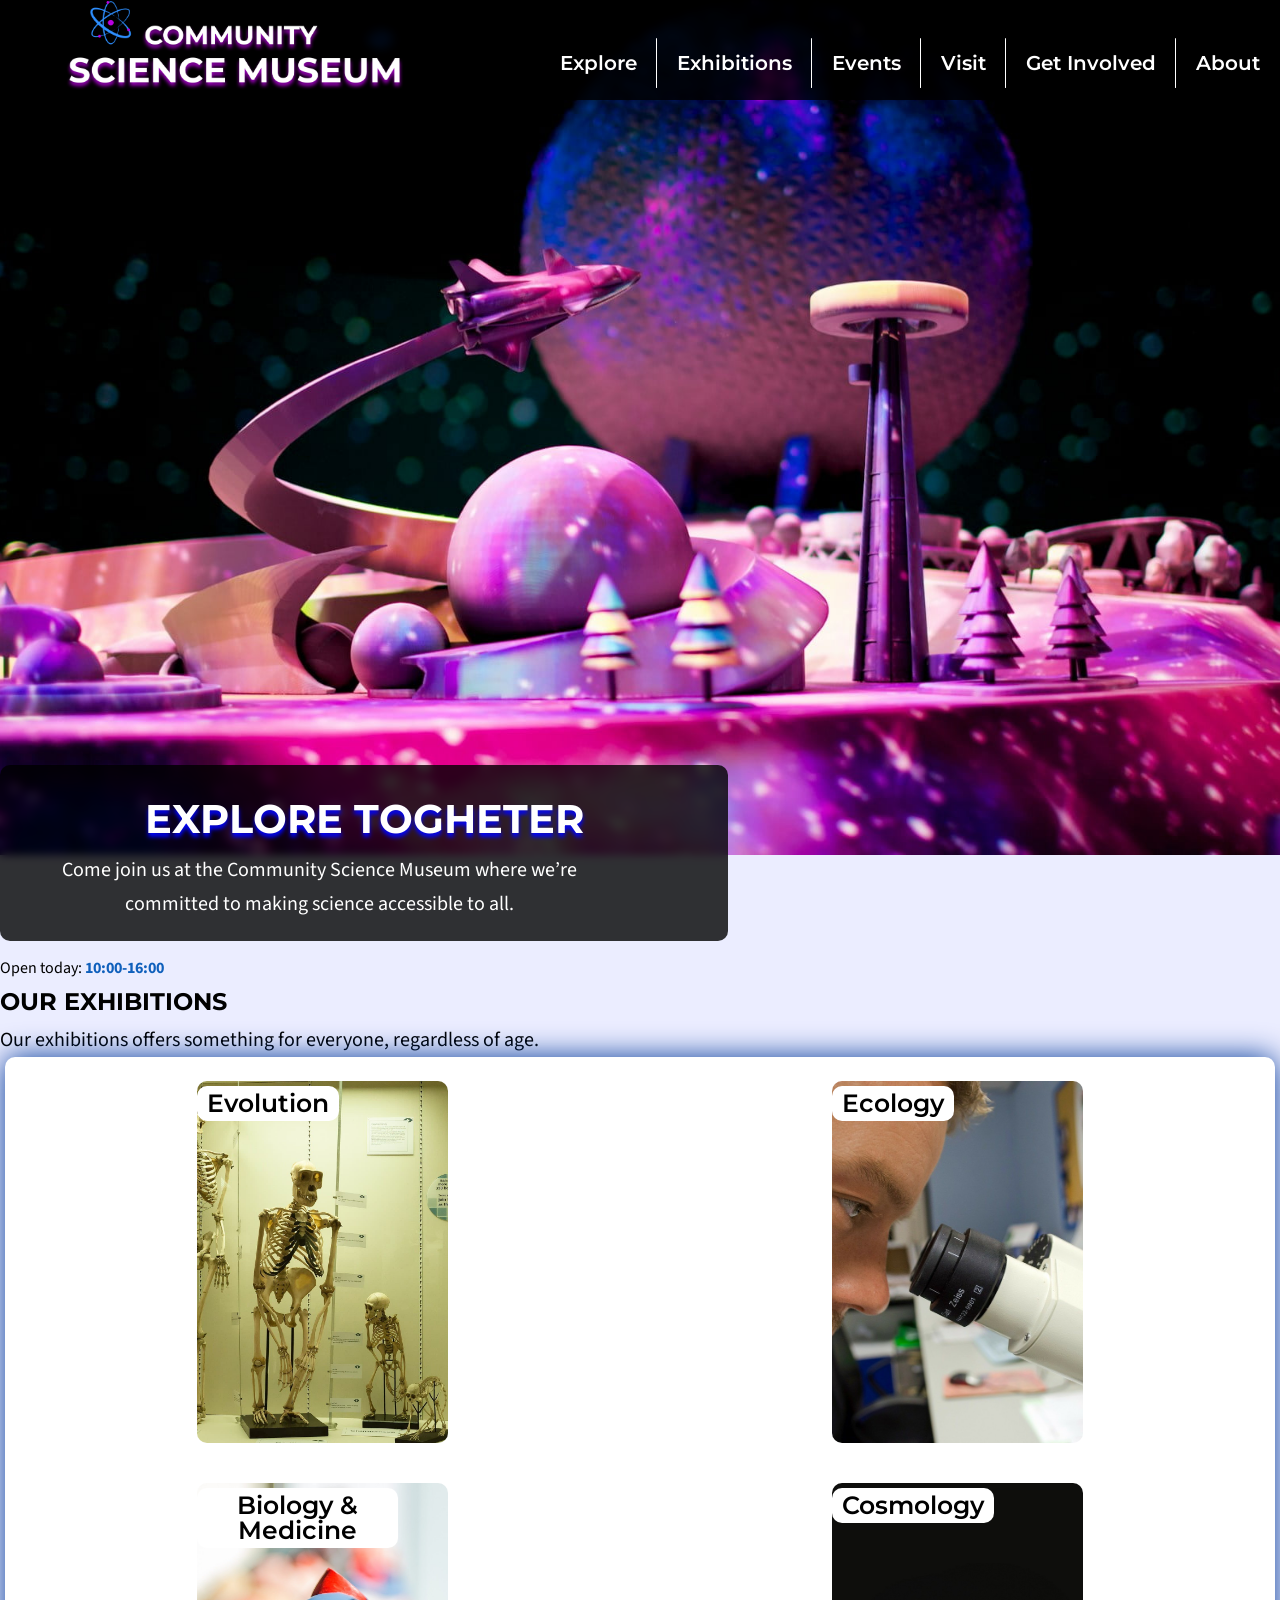
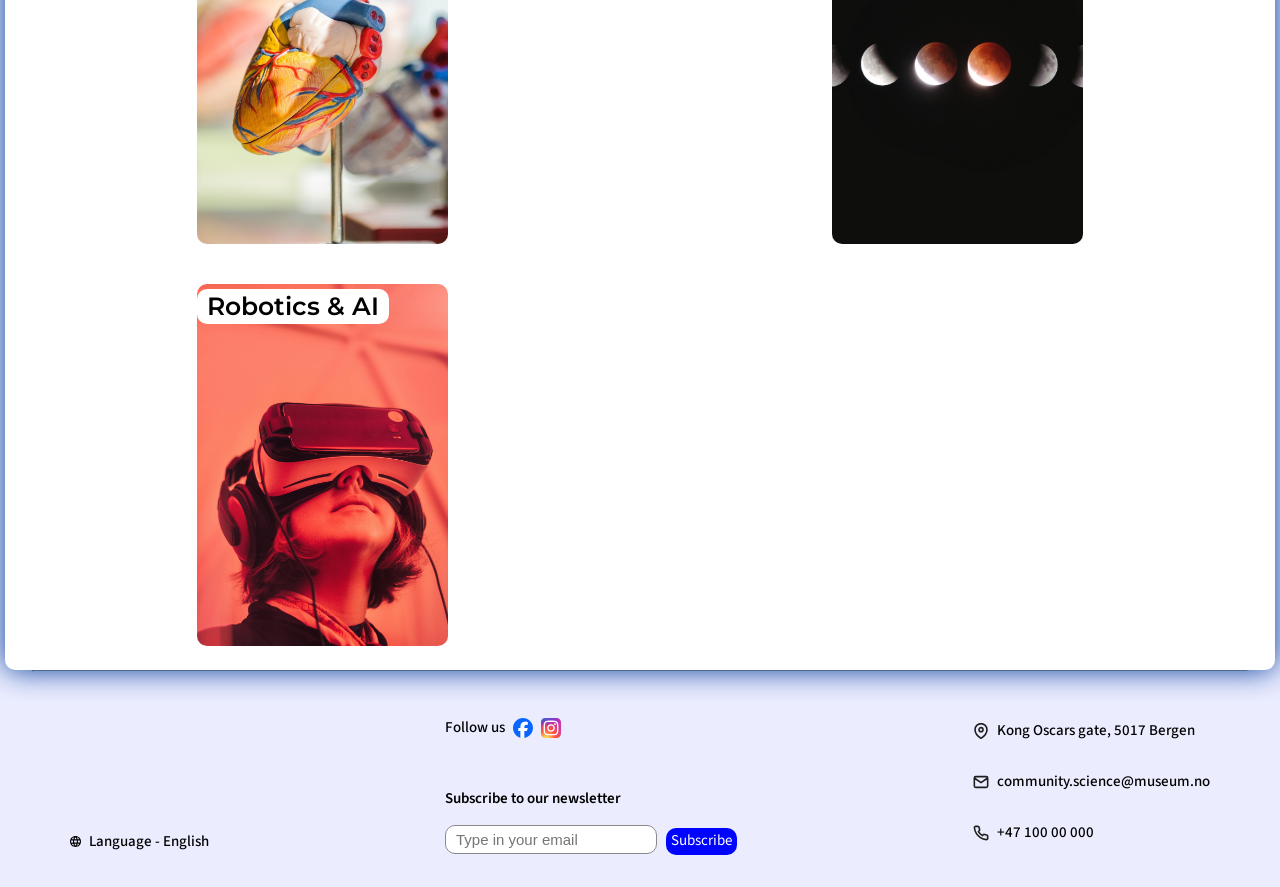
==== index.html @ 6d881743 "new navbar and footer" ====
<!DOCTYPE html>
<html lang="en">
<head>
  <meta name="description" content="">
  <meta charset="UTF-8">
  <meta name="viewport" content="width=device-width, initial-scale=1.0">
  <link rel="preconnect" href="https://fonts.googleapis.com">
  <link rel="preconnect" href="https://fonts.gstatic.com" crossorigin>
  <link href="https://fonts.googleapis.com/css2?family=Montserrat:ital,wght@0,100..900;1,100..900&family=Source+Sans+3:ital,wght@0,200..900;1,200..900&display=swap" rel="stylesheet">
  <link rel="stylesheet" href="styles/global.css">
  <link rel="stylesheet" href="styles/home.css">
  <link rel="icon" href="assets/favicon-32x32.png">
  <title>C.S.M | Home</title>
</head>
<body>
  <!-- Top bar -->
  <header class="header">
    <!-- Logo -->
     <a href="index.html" class="logo"><img class="logo" src="assets/Logo.png" alt="community science museum logo"></a>
    <!-- Navigation Menu -->
    <input type="checkbox" id="hamburger-toggle" class="keyboard-nav" tabindex="0">

      <label for="hamburger-toggle" class="hamburger-menu">
          <svg aria-hidden="true" width="40" height="40" viewBox="0 0 24 24" fill="none" xmlns="http://www.w3.org/2000/svg">
          <path d="M3 12H21M3 6H21M3 18H21" stroke="white" stroke-width="2.5" stroke-linecap="round" stroke-linejoin="round"/>
          </svg>
          <span class="screen-readers-only">Menu</span>
      </label>
      
      <nav aria-label="Navigation menu" class="navigation-menu">
        <ul>
          <li><a href="explore.html" class="nav-links">Explore</a></li>
          <li><a href="exhibitions.html" class="nav-links">Exhibitions</a></li>
          <li><a href="events.html" class="nav-links">Events</a></li>
          <li><a href="visit.html" class="nav-links">Visit</a></li>
          <li><a href="get-involved.html" class="nav-links">Get Involved</a></li>
          <li><a href="about.html" class="nav-links">About</a></li>
        </ul>
      </nav>
  </header>

  <main>
    <div class="background-img">
    <header class="hero">
      <h1>EXPLORE TOGHETER</h1>
      <p>Come join us at the Community Science Museum where we’re committed to making science accessible to all.</p>
    </header>
    </div>

      <span class="opening-hours">Open today: <strong style="color:#0F60BC;">10:00-16:00</strong></span>

    
    <section class="wrapper-home">
      <header>
      <h2>OUR EXHIBITIONS</h2>
      <p>Our exhibitions offers something for everyone, regardless of age.</p>
      </header>

      <div class="container">

      <article class="card">
        <a href="exhibitions.html#evolution">
        <img src="assets/skeleton-414543_1920.jpg" alt="Skeleton evolving over time from monkey to human">
        <h3>Evolution</h3>
        </a>
      </article>

      <article class="card">
        <a href="exhibitions.html#ecology">
        <img src="assets/people-219985_1280.jpg" alt="Boy looking into a microscope">
        <h3>Ecology</h3>
        </a>
      </article>

      <article class="card">
        <a href="exhibitions.html#biology-medicine">
        <img src="assets/heart-2607178_1920.jpg" alt="A model of a heart">
        <h3>Biology &amp; Medicine</h3>
        </a>
      </article>

      <article class="card">
        <a href="exhibitions.html#cosmology">
        <img src="assets/celso-405219.jpg" alt="The stages of a blood moon">
        <h3>Cosmology</h3>
        </a>
      </article>
      
      <article class="card">
        <a href="exhibitions.html#robotics-ai">
        <img src="assets/samuel-zeller-158996.jpg" alt="Girl in a red lighting room wearing virtual reality glasses ">
        <h3>Robotics &amp; AI</h3>
        </a>
      </article>

      </div>
    </section>

    <article></article>
    <article></article>
    <article></article>
    <article></article>
    <article></article>
  </main>
<hr>
  <footer class="footer-section">
    <div class="language">
      <a href="placeholder.html" aria-label="Choose Language">
        <svg aria-hidden="true" width="11" height="11" viewBox="0 0 11 11" fill="none" xmlns="http://www.w3.org/2000/svg">
        <path d="M5.5 11C4.74833 11 4.03792 10.8556 3.36875 10.5669C2.69958 10.2781 2.11521 9.88396 1.61563 9.38438C1.11604 8.88479 0.721875 8.30042 0.433125 7.63125C0.144375 6.96208 0 6.25167 0 5.5C0 4.73917 0.144375 4.02646 0.433125 3.36188C0.721875 2.69729 1.11604 2.11521 1.61563 1.61563C2.11521 1.11604 2.69958 0.721875 3.36875 0.433125C4.03792 0.144375 4.74833 0 5.5 0C6.26083 0 6.97354 0.144375 7.63812 0.433125C8.30271 0.721875 8.88479 1.11604 9.38438 1.61563C9.88396 2.11521 10.2781 2.69729 10.5669 3.36188C10.8556 4.02646 11 4.73917 11 5.5C11 6.25167 10.8556 6.96208 10.5669 7.63125C10.2781 8.30042 9.88396 8.88479 9.38438 9.38438C8.88479 9.88396 8.30271 10.2781 7.63812 10.5669C6.97354 10.8556 6.26083 11 5.5 11ZM5.5 9.8725C5.73833 9.5425 5.94458 9.19875 6.11875 8.84125C6.29292 8.48375 6.435 8.10333 6.545 7.7H4.455C4.565 8.10333 4.70708 8.48375 4.88125 8.84125C5.05542 9.19875 5.26167 9.5425 5.5 9.8725ZM4.07 9.6525C3.905 9.35 3.76063 9.03604 3.63688 8.71063C3.51313 8.38521 3.41 8.04833 3.3275 7.7H1.705C1.97083 8.15833 2.30312 8.55708 2.70187 8.89625C3.10063 9.23542 3.55667 9.4875 4.07 9.6525ZM6.93 9.6525C7.44333 9.4875 7.89938 9.23542 8.29813 8.89625C8.69688 8.55708 9.02917 8.15833 9.295 7.7H7.6725C7.59 8.04833 7.48688 8.38521 7.36312 8.71063C7.23938 9.03604 7.095 9.35 6.93 9.6525ZM1.2375 6.6H3.1075C3.08 6.41667 3.05938 6.23563 3.04562 6.05688C3.03187 5.87813 3.025 5.6925 3.025 5.5C3.025 5.3075 3.03187 5.12188 3.04562 4.94313C3.05938 4.76438 3.08 4.58333 3.1075 4.4H1.2375C1.19167 4.58333 1.15729 4.76438 1.13437 4.94313C1.11146 5.12188 1.1 5.3075 1.1 5.5C1.1 5.6925 1.11146 5.87813 1.13437 6.05688C1.15729 6.23563 1.19167 6.41667 1.2375 6.6ZM4.2075 6.6H6.7925C6.82 6.41667 6.84063 6.23563 6.85438 6.05688C6.86813 5.87813 6.875 5.6925 6.875 5.5C6.875 5.3075 6.86813 5.12188 6.85438 4.94313C6.84063 4.76438 6.82 4.58333 6.7925 4.4H4.2075C4.18 4.58333 4.15938 4.76438 4.14563 4.94313C4.13188 5.12188 4.125 5.3075 4.125 5.5C4.125 5.6925 4.13188 5.87813 4.14563 6.05688C4.15938 6.23563 4.18 6.41667 4.2075 6.6ZM7.8925 6.6H9.7625C9.80833 6.41667 9.84271 6.23563 9.86563 6.05688C9.88854 5.87813 9.9 5.6925 9.9 5.5C9.9 5.3075 9.88854 5.12188 9.86563 4.94313C9.84271 4.76438 9.80833 4.58333 9.7625 4.4H7.8925C7.92 4.58333 7.94063 4.76438 7.95438 4.94313C7.96813 5.12188 7.975 5.3075 7.975 5.5C7.975 5.6925 7.96813 5.87813 7.95438 6.05688C7.94063 6.23563 7.92 6.41667 7.8925 6.6ZM7.6725 3.3H9.295C9.02917 2.84167 8.69688 2.44292 8.29813 2.10375C7.89938 1.76458 7.44333 1.5125 6.93 1.3475C7.095 1.65 7.23938 1.96396 7.36312 2.28938C7.48688 2.61479 7.59 2.95167 7.6725 3.3ZM4.455 3.3H6.545C6.435 2.89667 6.29292 2.51625 6.11875 2.15875C5.94458 1.80125 5.73833 1.4575 5.5 1.1275C5.26167 1.4575 5.05542 1.80125 4.88125 2.15875C4.70708 2.51625 4.565 2.89667 4.455 3.3ZM1.705 3.3H3.3275C3.41 2.95167 3.51313 2.61479 3.63688 2.28938C3.76063 1.96396 3.905 1.65 4.07 1.3475C3.55667 1.5125 3.10063 1.76458 2.70187 2.10375C2.30312 2.44292 1.97083 2.84167 1.705 3.3Z" fill="black"/>
        </svg>
         Language - English
      </a>
    </div>


    <div class="social">
      <div class="social-media">
        Follow us 
        <a href="">
          <svg width="20" height="20" viewBox="0 0 20 20" fill="none" xmlns="http://www.w3.org/2000/svg">
          <g clip-path="url(#clip0_159_3190)">
          <path d="M20 10C20 4.4772 15.5228 0 10 0C4.4772 0 0 4.4772 0 10C0 14.6896 3.2288 18.6248 7.5844 19.7056V13.056H5.5224V10H7.5844V8.6832C7.5844 5.2796 9.1248 3.702 12.4664 3.702C13.1 3.702 14.1932 3.8264 14.6404 3.9504V6.7204C14.4044 6.6956 13.9944 6.6832 13.4852 6.6832C11.8456 6.6832 11.212 7.3044 11.212 8.9192V10H14.4784L13.9172 13.056H11.212V19.9268C16.1636 19.3288 20.0004 15.1128 20.0004 10H20Z" fill="#0866FF"/>
          <path d="M13.9173 13.0559L14.4785 9.9999H11.2121V8.9191C11.2121 7.3043 11.8457 6.6831 13.4853 6.6831C13.9945 6.6831 14.4045 6.6955 14.6405 6.7203V3.9503C14.1933 3.8259 13.1001 3.7019 12.4665 3.7019C9.12486 3.7019 7.58446 5.2795 7.58446 8.6831V9.9999H5.52246V13.0559H7.58446V19.7055C8.35806 19.8975 9.16726 19.9999 10.0001 19.9999C10.4101 19.9999 10.8145 19.9747 11.2117 19.9267V13.0559H13.9169H13.9173Z" fill="white"/>
          </g>
          <defs>
          <clipPath id="clip0_159_3190">
          <rect width="20" height="20" fill="white"/>
          </clipPath>
          </defs>
          </svg>
        </a>

        <a href="">
          <svg width="20" height="20" viewBox="0 0 20 20" fill="none" xmlns="http://www.w3.org/2000/svg">
          <path d="M10.0033 0C5.82836 0 4.60736 0.00430806 4.37002 0.024002C3.51325 0.0952388 2.98012 0.230173 2.39931 0.519429C1.9517 0.741755 1.59869 0.999469 1.25029 1.36073C0.615799 2.01956 0.231256 2.83009 0.0920511 3.79355C0.0243715 4.26128 0.00468288 4.35668 0.000683632 6.7458C-0.00085454 7.54218 0.000683632 8.59027 0.000683632 9.99608C0.000683632 14.1687 0.00529815 15.3888 0.0252944 15.6258C0.0945122 16.4597 0.225257 16.9844 0.502128 17.5583C1.03126 18.6568 2.04184 19.4815 3.23238 19.7892C3.64461 19.8954 4.09991 19.9538 4.68442 19.9815C4.93206 19.9923 7.4562 20 9.98188 20C12.5076 20 15.0332 19.9969 15.2747 19.9846C15.9515 19.9528 16.3445 19.9 16.7791 19.7877C17.3694 19.6362 17.9195 19.3577 18.3911 18.9716C18.8627 18.5855 19.2443 18.101 19.5093 17.5521C19.7808 16.9921 19.9185 16.4474 19.9808 15.657C19.9943 15.4847 20 12.7372 20 9.99346C20 7.24923 19.9938 4.50684 19.9803 4.33452C19.9172 3.53138 19.7796 2.99133 19.4993 2.42051C19.2694 1.95324 19.014 1.60429 18.6433 1.24749C17.9819 0.615437 17.1728 0.230789 16.2086 0.0917001C15.7414 0.0241559 15.6484 0.0041542 13.258 0H10.0033Z" fill="url(#paint0_radial_159_3193)"/>
          <path d="M10.0033 0C5.82836 0 4.60736 0.00430806 4.37002 0.024002C3.51325 0.0952388 2.98012 0.230173 2.39931 0.519429C1.9517 0.741755 1.59869 0.999469 1.25029 1.36073C0.615799 2.01956 0.231256 2.83009 0.0920511 3.79355C0.0243715 4.26128 0.00468288 4.35668 0.000683632 6.7458C-0.00085454 7.54218 0.000683632 8.59027 0.000683632 9.99608C0.000683632 14.1687 0.00529815 15.3888 0.0252944 15.6258C0.0945122 16.4597 0.225257 16.9844 0.502128 17.5583C1.03126 18.6568 2.04184 19.4815 3.23238 19.7892C3.64461 19.8954 4.09991 19.9538 4.68442 19.9815C4.93206 19.9923 7.4562 20 9.98188 20C12.5076 20 15.0332 19.9969 15.2747 19.9846C15.9515 19.9528 16.3445 19.9 16.7791 19.7877C17.3694 19.6362 17.9195 19.3577 18.3911 18.9716C18.8627 18.5855 19.2443 18.101 19.5093 17.5521C19.7808 16.9921 19.9185 16.4474 19.9808 15.657C19.9943 15.4847 20 12.7372 20 9.99346C20 7.24923 19.9938 4.50684 19.9803 4.33452C19.9172 3.53138 19.7796 2.99133 19.4993 2.42051C19.2694 1.95324 19.014 1.60429 18.6433 1.24749C17.9819 0.615437 17.1728 0.230789 16.2086 0.0917001C15.7414 0.0241559 15.6484 0.0041542 13.258 0H10.0033Z" fill="url(#paint1_radial_159_3193)"/>
          <path d="M9.99892 2.61523C7.99376 2.61523 7.74212 2.624 6.95457 2.65985C6.16857 2.69586 5.63205 2.82033 5.1626 3.00296C4.677 3.19159 4.26508 3.44392 3.85469 3.85457C3.444 4.26507 3.19174 4.6771 3.00255 5.16268C2.8195 5.63241 2.69491 6.16923 2.65953 6.95514C2.62446 7.7429 2.61523 7.99477 2.61523 10.0005C2.61523 12.0062 2.62416 12.2571 2.65984 13.0449C2.69599 13.8311 2.82043 14.3678 3.00285 14.8373C3.19159 15.3231 3.44385 15.7351 3.85439 16.1456C4.26462 16.5564 4.67654 16.8094 5.16183 16.998C5.63159 17.1806 6.16826 17.3051 6.95411 17.3411C7.74165 17.3769 7.99315 17.3857 9.99815 17.3857C12.0035 17.3857 12.2543 17.3769 13.0419 17.3411C13.8279 17.3051 14.365 17.1806 14.8348 16.998C15.3202 16.8094 15.7315 16.5564 16.1418 16.1456C16.5525 15.7351 16.8047 15.3231 16.9939 14.8375C17.1754 14.3678 17.3 13.831 17.3369 13.045C17.3723 12.2573 17.3815 12.0062 17.3815 10.0005C17.3815 7.99477 17.3723 7.74305 17.3369 6.95529C17.3 6.16907 17.1754 5.63241 16.9939 5.16283C16.8047 4.6771 16.5525 4.26507 16.1418 3.85457C15.7311 3.44377 15.3204 3.19144 14.8343 3.00296C14.3636 2.82033 13.8268 2.69586 13.0408 2.65985C12.2533 2.624 12.0025 2.61523 9.99677 2.61523H9.99892ZM9.33659 3.94612C9.53316 3.94581 9.75251 3.94612 9.99892 3.94612C11.9702 3.94612 12.2039 3.95319 12.9824 3.98858C13.7022 4.02151 14.0929 4.14182 14.3532 4.24291C14.6977 4.37677 14.9434 4.53678 15.2016 4.79526C15.4601 5.05375 15.62 5.29992 15.7541 5.64457C15.8552 5.90459 15.9756 6.29539 16.0084 7.01545C16.0438 7.79398 16.0515 8.02785 16.0515 9.99878C16.0515 11.9697 16.0438 12.2036 16.0084 12.9821C15.9755 13.7022 15.8552 14.093 15.7541 14.353C15.6203 14.6976 15.4601 14.943 15.2016 15.2014C14.9432 15.4599 14.6979 15.6199 14.3532 15.7537C14.0932 15.8553 13.7022 15.9753 12.9824 16.0082C12.204 16.0436 11.9702 16.0513 9.99892 16.0513C8.02745 16.0513 7.7938 16.0436 7.01548 16.0082C6.29562 15.975 5.90492 15.8547 5.64451 15.7536C5.29996 15.6197 5.05385 15.4597 4.79544 15.2012C4.53703 14.9427 4.37706 14.6972 4.24293 14.3524C4.14187 14.0924 4.02143 13.7016 3.98867 12.9815C3.95329 12.203 3.94621 11.9691 3.94621 9.99693C3.94621 8.02477 3.95329 7.79213 3.98867 7.01361C4.02159 6.29355 4.14187 5.90274 4.24293 5.64241C4.37675 5.29777 4.53703 5.05159 4.79544 4.79311C5.05385 4.53463 5.29996 4.37461 5.64451 4.24045C5.90477 4.1389 6.29562 4.01889 7.01548 3.98581C7.69659 3.95504 7.96054 3.94581 9.33659 3.94427V3.94612ZM13.94 5.17237C13.7648 5.17237 13.5935 5.22436 13.4478 5.32175C13.3021 5.41915 13.1885 5.55757 13.1215 5.71953C13.0544 5.88148 13.0369 6.05969 13.0711 6.23161C13.1053 6.40353 13.1897 6.56144 13.3136 6.68537C13.4376 6.8093 13.5955 6.89368 13.7674 6.92784C13.9393 6.962 14.1174 6.94441 14.2793 6.87728C14.4412 6.81016 14.5795 6.69652 14.6768 6.55074C14.7742 6.40496 14.8261 6.23359 14.826 6.05829C14.826 5.56902 14.4292 5.17207 13.94 5.17207V5.17237ZM9.99892 6.20785C7.90501 6.20785 6.20733 7.90599 6.20733 10.0005C6.20733 12.095 7.90501 13.7923 9.99892 13.7923C12.0928 13.7923 13.7901 12.095 13.7901 10.0005C13.7901 7.90599 12.0927 6.20785 9.99877 6.20785H9.99892ZM9.99892 7.53873C11.3581 7.53873 12.46 8.64082 12.46 10.0005C12.46 11.36 11.3581 12.4622 9.99892 12.4622C8.63964 12.4622 7.53785 11.36 7.53785 10.0005C7.53785 8.64082 8.63964 7.53873 9.99892 7.53873V7.53873Z" fill="white"/>
          <defs>
          <radialGradient id="paint0_radial_159_3193" cx="0" cy="0" r="1" gradientUnits="userSpaceOnUse" gradientTransform="translate(5.31253 21.5404) rotate(-90) scale(19.8215 18.4355)">
          <stop stop-color="#FFDD55"/>
          <stop offset="0.1" stop-color="#FFDD55"/>
          <stop offset="0.5" stop-color="#FF543E"/>
          <stop offset="1" stop-color="#C837AB"/>
          </radialGradient>
          <radialGradient id="paint1_radial_159_3193" cx="0" cy="0" r="1" gradientTransform="matrix(1.73907 8.68794 -35.8113 7.17241 -3.35011 1.44077)" gradientUnits="userSpaceOnUse">
          <stop stop-color="#3771C8"/>
          <stop offset="0.128" stop-color="#3771C8"/>
          <stop offset="1" stop-color="#6600FF" stop-opacity="0"/>
          </radialGradient>
          </defs>
          </svg>
        </a>
      </div>
      
      <form class="subscribe-section" action="#" method="post">
        <label for="email-footer">Subscribe to our newsletter</label><br>
        <input type="email" id="email-footer" placeholder="Type in your email" required>

        <button type="submit" class="subscribe-button">Subscribe</button>  
      </form>
    </div>

    <address class="contact-info">
        <a href="https://www.google.com/maps/?q=Kong+Oscars+gate,+Bergen" target="_blank" rel="noopener noreferrer" aria-label="View address on map">
          <svg aria-hidden="true" width="16" height="16" viewBox="0 0 16 16" fill="none" xmlns="http://www.w3.org/2000/svg">
          <g clip-path="url(#clip0_155_3023)">
          <path d="M14 6.6665C14 11.3332 8 15.3332 8 15.3332C8 15.3332 2 11.3332 2 6.6665C2 5.0752 2.63214 3.54908 3.75736 2.42386C4.88258 1.29864 6.4087 0.666504 8 0.666504C9.5913 0.666504 11.1174 1.29864 12.2426 2.42386C13.3679 3.54908 14 5.0752 14 6.6665Z" stroke="#1E1E1E" stroke-width="1.6" stroke-linecap="round" stroke-linejoin="round"/>
          <path d="M8 8.6665C9.10457 8.6665 10 7.77107 10 6.6665C10 5.56193 9.10457 4.6665 8 4.6665C6.89543 4.6665 6 5.56193 6 6.6665C6 7.77107 6.89543 8.6665 8 8.6665Z" stroke="#1E1E1E" stroke-width="1.6" stroke-linecap="round" stroke-linejoin="round"/>
          </g>
          <defs>
          <clipPath id="clip0_155_3023">
          <rect width="16" height="16" fill="white"/>
          </clipPath>
          </defs>
          </svg>
            Kong Oscars gate, 5017 Bergen
        </a><br>

        <a href="mailto:community.science@museum.no?subject=Inquiry" aria-label="Send email to museum">
          <svg aria-hidden="true" width="16" height="16" viewBox="0 0 16 16" fill="none" xmlns="http://www.w3.org/2000/svg">
          <path d="M14.6667 3.99984C14.6667 3.2665 14.0667 2.6665 13.3334 2.6665H2.66671C1.93337 2.6665 1.33337 3.2665 1.33337 3.99984M14.6667 3.99984V11.9998C14.6667 12.7332 14.0667 13.3332 13.3334 13.3332H2.66671C1.93337 13.3332 1.33337 12.7332 1.33337 11.9998V3.99984M14.6667 3.99984L8.00004 8.6665L1.33337 3.99984" stroke="#1E1E1E" stroke-width="1.6" stroke-linecap="round" stroke-linejoin="round"/>
          </svg>
            community.science@museum.no
        </a><br>

        <a href="tel:+4710000000" aria-label="Call museum">
          <svg aria-hidden="true" width="16" height="16" viewBox="0 0 16 16" fill="none" xmlns="http://www.w3.org/2000/svg">
          <g clip-path="url(#clip0_155_3022)">
          <path d="M14.6667 11.2802V13.2802C14.6675 13.4659 14.6294 13.6497 14.555 13.8198C14.4807 13.9899 14.3716 14.1426 14.2348 14.2681C14.0979 14.3937 13.9364 14.4892 13.7605 14.5487C13.5847 14.6082 13.3983 14.6303 13.2134 14.6136C11.1619 14.3907 9.19137 13.6897 7.46004 12.5669C5.84926 11.5433 4.48359 10.1777 3.46004 8.56689C2.33336 6.8277 1.6322 4.84756 1.41337 2.78689C1.39671 2.60254 1.41862 2.41673 1.4777 2.24131C1.53679 2.06589 1.63175 1.90469 1.75655 1.76797C1.88134 1.63126 2.03324 1.52203 2.20256 1.44724C2.37189 1.37245 2.55493 1.33374 2.74004 1.33356H4.74004C5.06357 1.33038 5.37723 1.44495 5.62254 1.65592C5.86786 1.86689 6.02809 2.15986 6.07337 2.48023C6.15779 3.12027 6.31434 3.74871 6.54004 4.35356C6.62973 4.59218 6.64914 4.8515 6.59597 5.10081C6.5428 5.35012 6.41928 5.57897 6.24004 5.76023L5.39337 6.60689C6.34241 8.27592 7.72434 9.65786 9.39337 10.6069L10.24 9.76023C10.4213 9.58099 10.6501 9.45746 10.8994 9.40429C11.1488 9.35112 11.4081 9.37053 11.6467 9.46023C12.2516 9.68593 12.88 9.84248 13.52 9.92689C13.8439 9.97258 14.1396 10.1357 14.3511 10.3852C14.5625 10.6348 14.6748 10.9533 14.6667 11.2802Z" stroke="#1E1E1E" stroke-width="1.6" stroke-linecap="round" stroke-linejoin="round"/>
          </g>
          <defs>
          <clipPath id="clip0_155_3022">
          <rect width="16" height="16" fill="white"/>
          </clipPath>
          </defs>
          </svg>
            +47 100 00 000
        </a>
    </address>
  </footer>
  
</body>
</html>
---- styles/global.css ----
:root {
  --background: rgb(235, 237, 255);
  --headings: "Montserrat", system-ui, -apple-system, BlinkMacSystemFont, 'Segoe UI', Roboto, Oxygen, Ubuntu, Cantarell, 'Open Sans', 'Helvetica Neue', sans-serif;
  --body-text: "Source Sans 3", system-ui, -apple-system, BlinkMacSystemFont, 'Segoe UI', Roboto, Oxygen, Ubuntu, Cantarell, 'Open Sans', 'Helvetica Neue', sans-serif;
  --container-shadow: 0 0 30px 0 rgba(0, 56, 152, 1);
}

*{
 margin: 0;
 padding: 0;
 text-decoration: none;
 list-style: none;
 color: inherit;
 box-sizing: border-box;
}
html{
  width: 100%;
  scroll-behavior: smooth;
}
body {
  background-color: var(--background);
  font-family: var(--body-text);
  line-height: 1.7;
  display: flex;
  flex-direction: column;
  min-height: 100vh;
}
main{
  flex: 1;
}
h1,h2,h3 {
  font-family: var(--headings);
}
h1{
  font-size: clamp(20px, 7.633vw, 40px);
}
p{
  font-size: 20px;
}

.screen-readers-only{
  position: absolute;
  width: 1px;
  height: 1px;
  margin: -1px;
  border: 0;
  overflow: hidden;
  clip: rect(0,0,0,0)
}
/* Top Bar */
.header {
  height: clamp(94px, 23.86vw, 100px);
  background-color: rgba(0, 0, 0, 0.8);
  backdrop-filter: blur(4px);

  position: sticky;
  z-index: 100;
  top: 0;

  display: flex;
  justify-content: space-between;
  align-items: end;
  padding-left: clamp(10px, 4.08vw, 80px);
}

.logo{
  height: auto;
  width: clamp(200px, 53.93vw,  366.86px);
  align-items: flex-start;
}

/* Keyboard Navigation Hamburger*/
.keyboard-nav{
  position:absolute;
  width: 10px;
  height: 10px;
  margin: 0px;
  padding: 0;
  border: 0;
  opacity: 0;
  cursor: pointer;
  z-index: 2;
  overflow: hidden;
}
.keyboard-nav:focus + label.hamburger-menu{
  outline: 2px solid rgb(32, 90, 214);
  outline-offset: 2px;
}
/* Hambuger Menu */
#hamburger-toggle {
  opacity: 0;
}

.hamburger-menu {
  color: white;
  cursor: pointer;
  padding: 10px;
}

.navigation-menu {
  display: none;
  position: fixed;
  top: 100%;
  left: 0;
  width: 100%;
  height: 600px;

  background: rgba(0,0,0,0.8);
  backdrop-filter: blur(4px);
}

#hamburger-toggle:checked ~ .navigation-menu {
  display: flex;
  justify-content: center;
  align-items: center;
  left: 0;
}

.navigation-menu ul {
  display: flex;
  flex-direction: column;
  gap: 60px;

  text-align: center;
  font-size: 20px;
  font-family: var(--headings);
  font-weight: 600;
}

.nav-links {
  color: white;
  transition: 0.3s;
}

/* Hover and active nav links */
.nav-links:hover {
  color: #5DA9FF;
}

.active-nav {
  color: #5DA9FF;
  border-bottom: 3px solid white;
  padding: 0 5px;
}

/* Footer */
hr{
  margin-bottom: 46px;
  place-self: center;
  width: 95%;
}
.footer-section{
  position: relative;
  display: flex;
  flex-direction: column;
  justify-content: flex-end;
  gap: 48px;
  bottom: 0;
  padding-left: 1rem;
  margin-bottom: 2rem;

  font-size: 15px;
  font-weight: 500;
}

.language a,
.contact-info a {
  display: flex;
  align-items: center;
  gap:8px;
  font-style: normal;
}

.social{
  display: flex;
  flex-direction: column;
  gap: 48px;
}
.social-media {
  display: flex;
  gap: 8px;
  align-items: center;
  line-height: 0;
}

.subscribe-section{
  font-weight: 600;
}

#email-footer{
  padding: 5px 10px;
  border-radius: 10px;
  border: solid 1px #8A8A8A;
  font-size: 15px;
  margin: 8px 6px 0 0;
}

.subscribe-button{
  font-size: 15px;
  font-family: var(--body-text);
  color: white;
  border: none;
  border-radius: 10px;
  background-color: #0004FF;
  padding: 5px 5px;
  height: 27px;
  line-height: 0;
  margin-top: 1rem;
}

/* Desktop Menu */
@media (min-width: 1200px){
.hamburger-menu{
  display: none;
}

.navigation-menu{
  display: flex;
  position: static;
  height: auto;
  background: none;
  backdrop-filter: none;
  justify-content: flex-end;
}

.navigation-menu ul{
  flex-direction: row;
  gap: 0;
}
.navigation-menu li {
  position: relative;
  padding:  20px;
}
.navigation-menu li::after {
  content: "";
  position: absolute;
  background: white;
  border-radius: 50px;
  width: 1px;
  height: 50px;
  right: 0;
  top: 50%;
  transform: translateY(-50%);
}
.navigation-menu li:last-child::after {
  display: none;
}
}

/* Footer */
@media (min-width: 850px){
  .footer-section{
    flex-direction: row;
    justify-content: space-between;
    padding-left: 5.5vw;
    padding-right: 5.5vw;
  }
  .language {
    place-self: end;
  }
}
---- styles/home.css ----
/* Hero */
.background-img {
  background: url(../assets/brian-mcgowan-MIdLSFHYuMk-unsplash.jpg) center bottom / cover no-repeat;
  width: 100%;
  height: 50vh;

  position: relative;
  top: -100px;
}

.hero {
  position: absolute;
  bottom: -20%;
  width: 95%;
  max-width: 728px;
  place-self: center;
  text-align: center;
  padding: 20px 15px;

  color: white;
  background-color: rgba(0, 0, 0, 0.8);
  backdrop-filter: blur(4px);
  border-radius: 10px;
}
.hero h1 {
  text-shadow: 0 4px 4px rgba(0, 4, 255, 1);
}
.hero p{
  max-width: 609px;
  place-self: center;
}

/* Opening hours */
.opening-hours {
  position: relative;
  place-self: end;
}

/* Exhibitions container */
.container{
  position: relative;
  display: grid;
  row-gap: 40px;
  grid-template-columns: 1fr 1fr;
  justify-content: center;
  background: white;
  margin: 0 5px 0 5px;
  padding: 24px 0;
  border-radius: 10px;
  box-shadow: var(--container-shadow);
}

.card {
  position: relative;
  display: flex;
  flex-direction: column;
  border-radius: 10px;
  width: clamp(100px, 43.25vw, 251px);
  height: auto;
  aspect-ratio: 170 / 245;
  overflow: hidden;
  margin: auto;
}
.card img{
  position: absolute;
  width: 100%;
  height: 100%;
  object-fit: cover;
}

.card h3{
  font-family: var(--headings);
  font-weight: 600;
  font-size: clamp(16px, 4.07vw, 25px);
  padding: 5px 10px;
  border-radius: 10px;
  position: absolute;
  top: 5px;
  place-self: center;
  background-color: white;
  max-width: 80%;
  line-height: 1;
  text-align: center;

}

/* Special events container */

@media (min-width: 800px){
  .background-img {
    height: 95vh;
  }
  .hero {
    left: 0;
    bottom: -10%;
  }
}
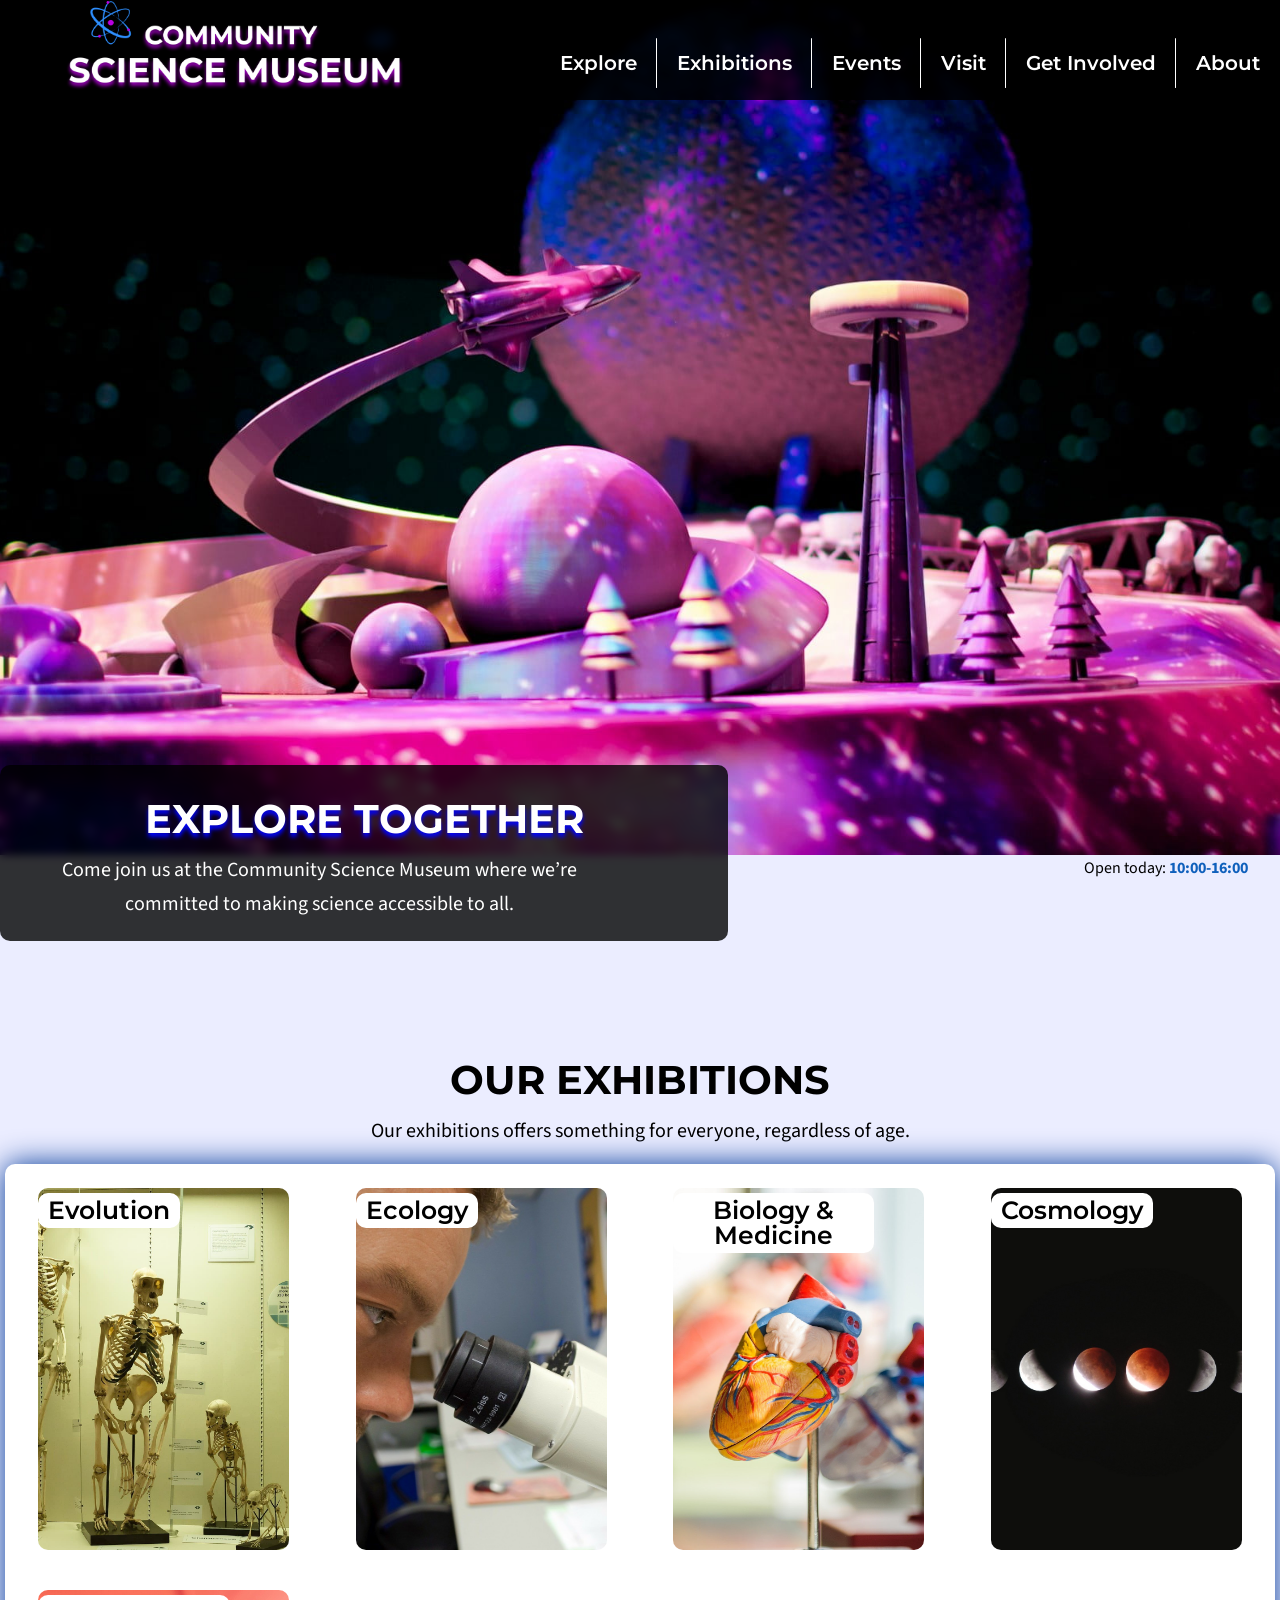
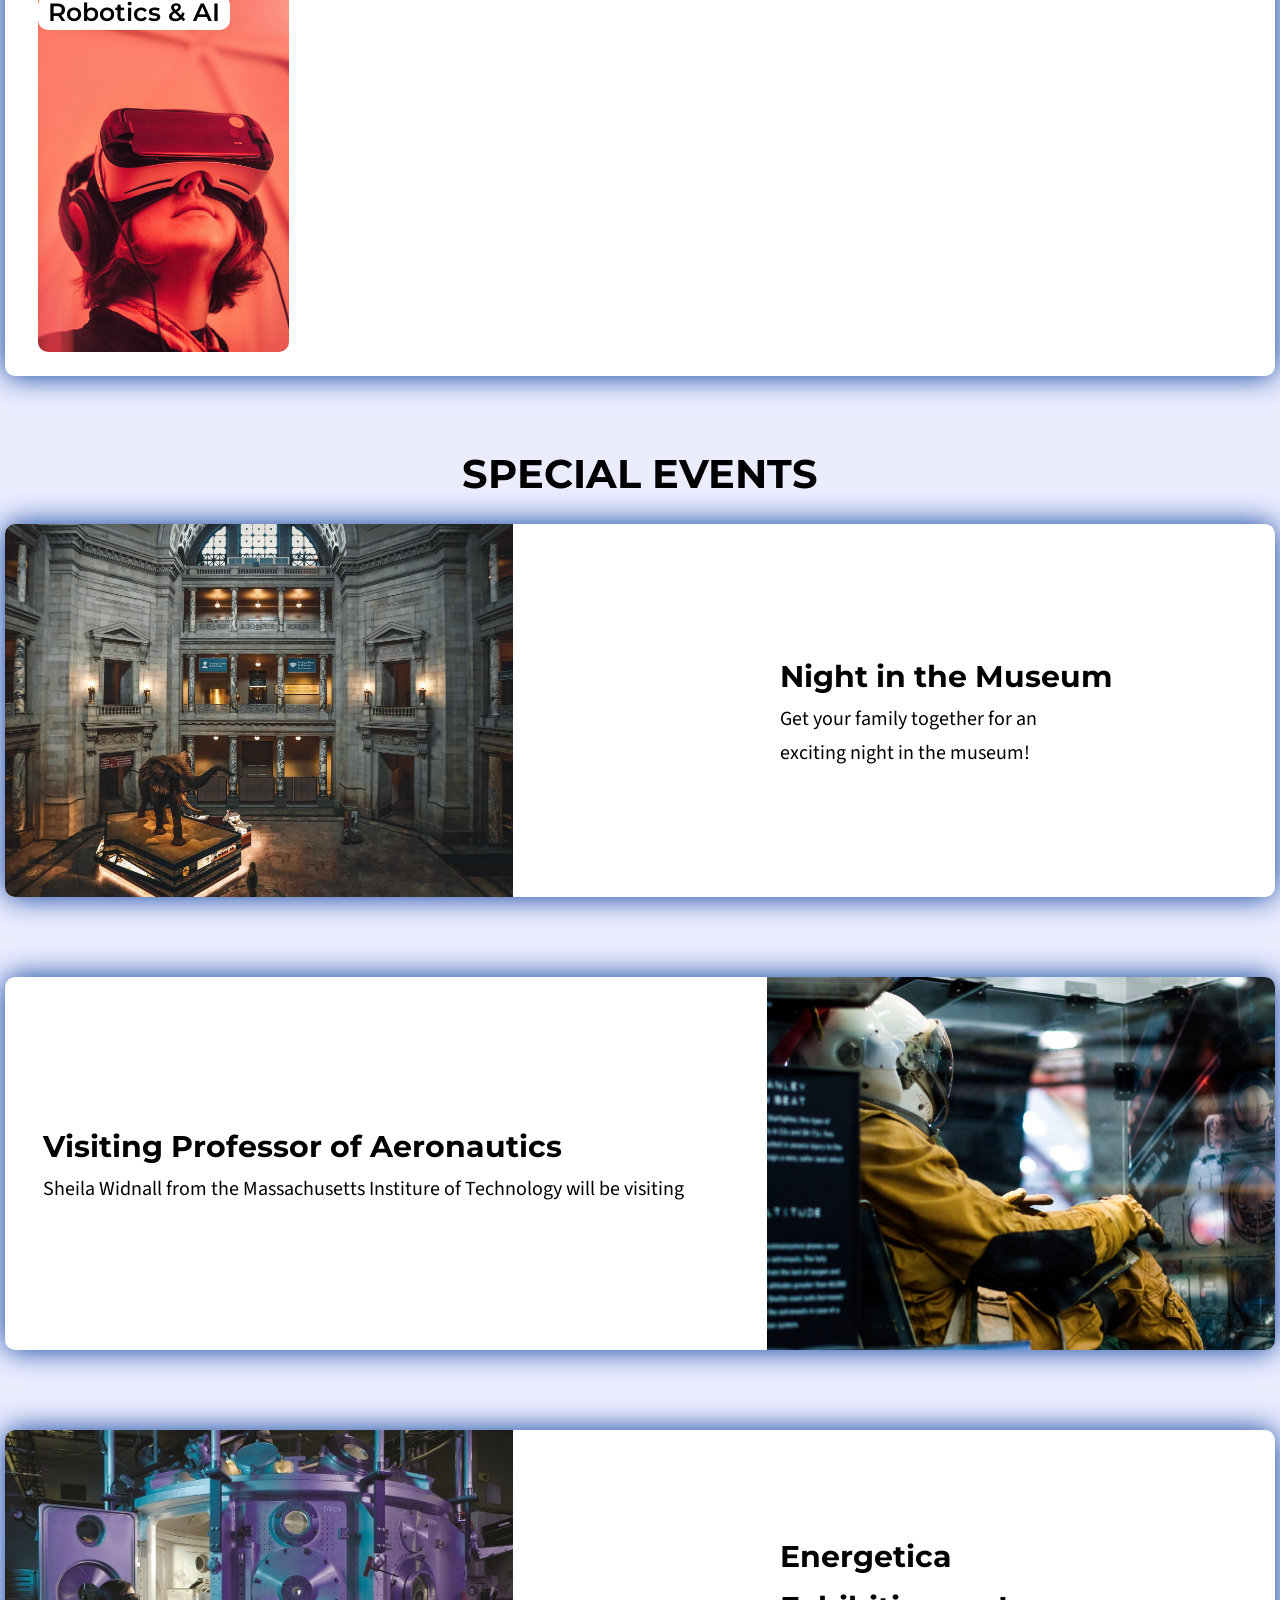
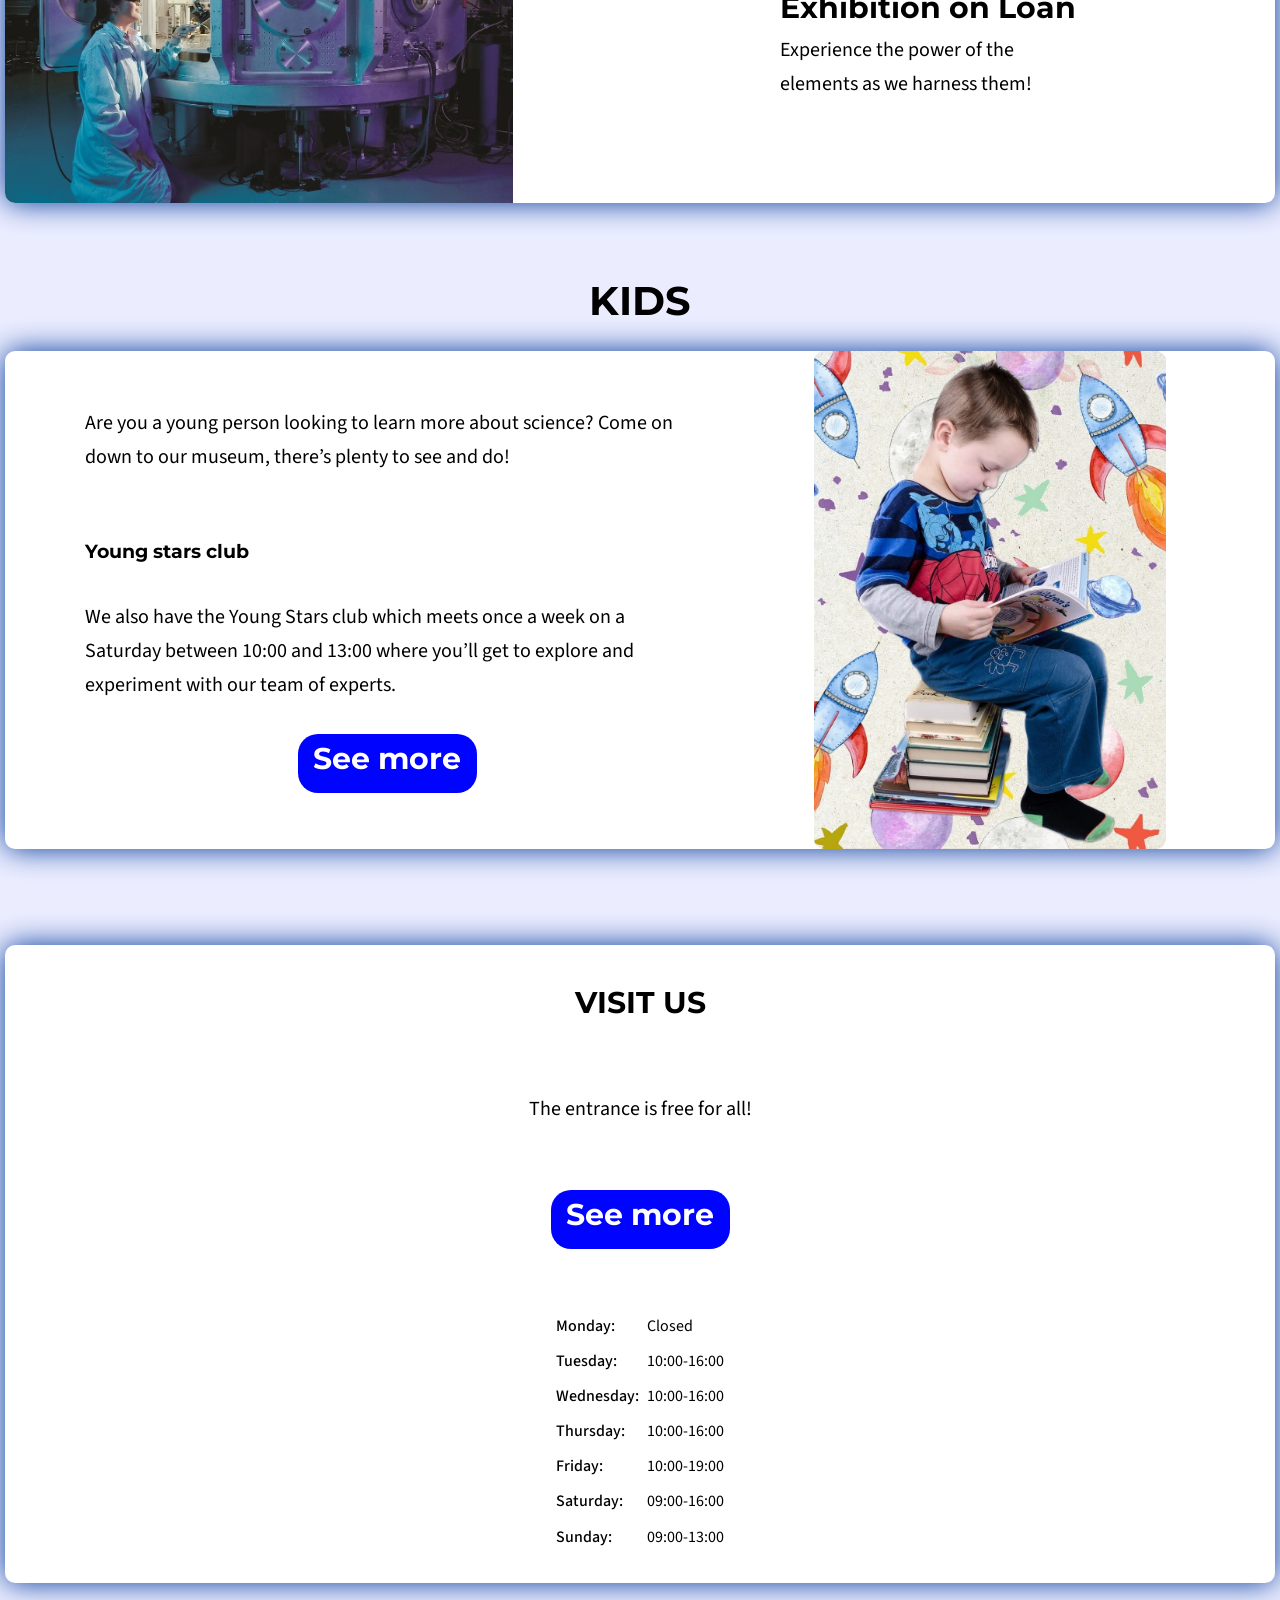
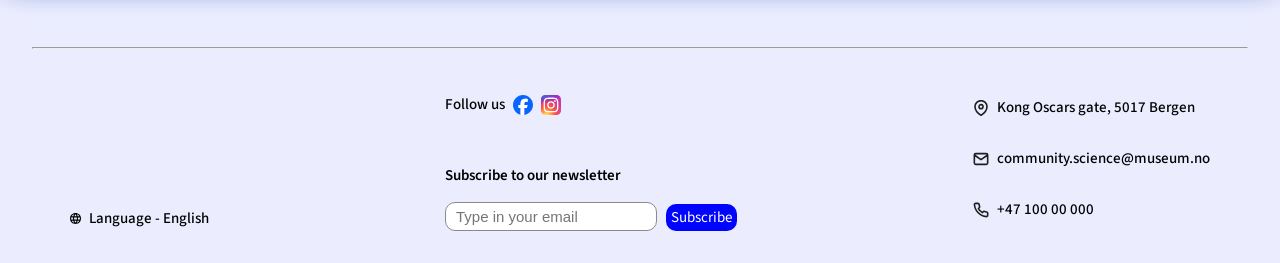
==== commit 06bc4e34: "added navbar and footer to all pages, and built homepage" ====
--- a/index.html
+++ b/index.html
@@ -1,7 +1,7 @@
 <!DOCTYPE html>
 <html lang="en">
 <head>
-  <meta name="description" content="">
+  <meta name="description" content="Community Science Museum offers interactive exhibitions where children and families can explore science through fun and educational experiences.">
   <meta charset="UTF-8">
   <meta name="viewport" content="width=device-width, initial-scale=1.0">
   <link rel="preconnect" href="https://fonts.googleapis.com">
@@ -9,15 +9,15 @@
   <link href="https://fonts.googleapis.com/css2?family=Montserrat:ital,wght@0,100..900;1,100..900&family=Source+Sans+3:ital,wght@0,200..900;1,200..900&display=swap" rel="stylesheet">
   <link rel="stylesheet" href="styles/global.css">
   <link rel="stylesheet" href="styles/home.css">
-  <link rel="icon" href="assets/favicon-32x32.png">
-  <title>C.S.M | Home</title>
+  <link rel="icon" href="assets/favicon_io/favicon-32x32.png">
+  <title>Community Science Museum | Home</title>
 </head>
 <body>
-  <!-- Top bar -->
+<!-- Top bar -->
   <header class="header">
     <!-- Logo -->
      <a href="index.html" class="logo"><img class="logo" src="assets/Logo.png" alt="community science museum logo"></a>
-    <!-- Navigation Menu -->
+<!-- Navigation Menu -->
     <input type="checkbox" id="hamburger-toggle" class="keyboard-nav" tabindex="0">
 
       <label for="hamburger-toggle" class="hamburger-menu">
@@ -40,23 +40,26 @@
   </header>
 
   <main>
+    
     <div class="background-img">
     <header class="hero">
-      <h1>EXPLORE TOGHETER</h1>
+      <h1>EXPLORE TOGETHER</h1>
       <p>Come join us at the Community Science Museum where we’re committed to making science accessible to all.</p>
     </header>
     </div>
 
-      <span class="opening-hours">Open today: <strong style="color:#0F60BC;">10:00-16:00</strong></span>
-
+      <div class="opening-hours">
+      <span>Open today: <strong style="color:#0F60BC;">10:00-16:00</strong></span>
+      </div>
     
+<!-- Exhibition section -->
     <section class="wrapper-home">
       <header>
       <h2>OUR EXHIBITIONS</h2>
       <p>Our exhibitions offers something for everyone, regardless of age.</p>
       </header>
 
-      <div class="container">
+      <div class="exhibitions-section">
 
       <article class="card">
         <a href="exhibitions.html#evolution">
@@ -92,16 +95,91 @@
         <h3>Robotics &amp; AI</h3>
         </a>
       </article>
-
       </div>
     </section>
 
-    <article></article>
-    <article></article>
-    <article></article>
-    <article></article>
-    <article></article>
+<!-- Events section -->
+    <section class="wrapper-home">
+      <header>
+        <h2>SPECIAL EVENTS</h2>
+      </header>
+      
+      <div class="event-section">
+
+      <article class="event-card">
+       <a href="events.html#night-museum">
+        <img src="assets/roberto-nickson-396152.jpg" alt="A overlook of a museum room with an elefant ">
+       <div>
+        <h3>Night in the Museum</h3>
+        <p>Get your family together for an exciting night in the museum!</p>
+       </div>
+      </a>
+      </article>
+
+      <article class="event-card">
+       <a href="events.html#visiting-professor" class="change-order">
+        <img src="assets/andrew-ruiz-348421.jpg" alt="Man inside an spacecraft in a suit and helmet">
+       <div class="change-order-text">
+        <h3>Visiting Professor of Aeronautics</h3>
+        <p>Sheila Widnall from the Massachusetts Institure of Technology will be visiting</p>
+       </div>
+      </a>
+      </article>
+
+      <article class="event-card">
+       <a href="events.html#energetica-exhibition">
+        <img src="assets/scientific-2040795_1280.jpg" alt="Woman in white coat and uv-glasses working with science">
+       <div>
+        <h3>Energetica Exhibition on Loan</h3>
+        <p>Experience the power of the elements as we harness them!</p>
+       </div>
+      </a>
+      </article>
+
+      </div>  
+    </section>
+    
+    <section class="wrapper-home">
+      <header>
+        <h2>KIDS</h2>
+      </header>
+
+        <article class="kids-section">
+          <div class="text"> 
+            <p>Are you a young person looking to learn more about science? Come on down to our museum, there’s plenty to see and do!</p>
+          </div>
+          <div class="text">
+            <h3>Young stars club</h3>
+            <p>We also have the Young Stars club which meets once a week on a Saturday between 10:00 and 13:00 where you’ll get to explore and experiment with our team of experts.</p>
+
+            <a class="button" href="explore.html">See more</a>
+          </div>
+
+            <img class="images" src="assets/reading-2762010_1280.jpg" alt="Young boy sitting on books reading a book">
+        </article>
+
+        <article class="visit-section">
+          <header>
+              <h3>VISIT US</h3>
+              <p>The entrance is free for all!</p>
+              <a class="button" href="visit.html">See more</a>
+          </header>
+
+          <dl>    
+            <dt>Monday:</dt> <dd>Closed</dd>
+            <dt>Tuesday:</dt> <dd>10:00-16:00</dd>
+            <dt>Wednesday:</dt> <dd>10:00-16:00</dd>
+            <dt>Thursday:</dt> <dd>10:00-16:00</dd>
+            <dt>Friday:</dt> <dd>10:00-19:00</dd>
+            <dt>Saturday:</dt> <dd>09:00-16:00</dd>
+            <dt>Sunday:</dt> <dd>09:00-13:00</dd>
+          </dl>
+
+        </article>
+
+    </section>
   </main>
+
 <hr>
   <footer class="footer-section">
     <div class="language">
@@ -117,7 +195,7 @@
     <div class="social">
       <div class="social-media">
         Follow us 
-        <a href="">
+        <a href="https://facebook.com" target="_blank" rel="noopener noreferrer">
           <svg width="20" height="20" viewBox="0 0 20 20" fill="none" xmlns="http://www.w3.org/2000/svg">
           <g clip-path="url(#clip0_159_3190)">
           <path d="M20 10C20 4.4772 15.5228 0 10 0C4.4772 0 0 4.4772 0 10C0 14.6896 3.2288 18.6248 7.5844 19.7056V13.056H5.5224V10H7.5844V8.6832C7.5844 5.2796 9.1248 3.702 12.4664 3.702C13.1 3.702 14.1932 3.8264 14.6404 3.9504V6.7204C14.4044 6.6956 13.9944 6.6832 13.4852 6.6832C11.8456 6.6832 11.212 7.3044 11.212 8.9192V10H14.4784L13.9172 13.056H11.212V19.9268C16.1636 19.3288 20.0004 15.1128 20.0004 10H20Z" fill="#0866FF"/>
@@ -131,20 +209,20 @@
           </svg>
         </a>
 
-        <a href="">
+        <a href="http://instagram.com" target="_blank" rel="noopener noreferrer">
           <svg width="20" height="20" viewBox="0 0 20 20" fill="none" xmlns="http://www.w3.org/2000/svg">
           <path d="M10.0033 0C5.82836 0 4.60736 0.00430806 4.37002 0.024002C3.51325 0.0952388 2.98012 0.230173 2.39931 0.519429C1.9517 0.741755 1.59869 0.999469 1.25029 1.36073C0.615799 2.01956 0.231256 2.83009 0.0920511 3.79355C0.0243715 4.26128 0.00468288 4.35668 0.000683632 6.7458C-0.00085454 7.54218 0.000683632 8.59027 0.000683632 9.99608C0.000683632 14.1687 0.00529815 15.3888 0.0252944 15.6258C0.0945122 16.4597 0.225257 16.9844 0.502128 17.5583C1.03126 18.6568 2.04184 19.4815 3.23238 19.7892C3.64461 19.8954 4.09991 19.9538 4.68442 19.9815C4.93206 19.9923 7.4562 20 9.98188 20C12.5076 20 15.0332 19.9969 15.2747 19.9846C15.9515 19.9528 16.3445 19.9 16.7791 19.7877C17.3694 19.6362 17.9195 19.3577 18.3911 18.9716C18.8627 18.5855 19.2443 18.101 19.5093 17.5521C19.7808 16.9921 19.9185 16.4474 19.9808 15.657C19.9943 15.4847 20 12.7372 20 9.99346C20 7.24923 19.9938 4.50684 19.9803 4.33452C19.9172 3.53138 19.7796 2.99133 19.4993 2.42051C19.2694 1.95324 19.014 1.60429 18.6433 1.24749C17.9819 0.615437 17.1728 0.230789 16.2086 0.0917001C15.7414 0.0241559 15.6484 0.0041542 13.258 0H10.0033Z" fill="url(#paint0_radial_159_3193)"/>
           <path d="M10.0033 0C5.82836 0 4.60736 0.00430806 4.37002 0.024002C3.51325 0.0952388 2.98012 0.230173 2.39931 0.519429C1.9517 0.741755 1.59869 0.999469 1.25029 1.36073C0.615799 2.01956 0.231256 2.83009 0.0920511 3.79355C0.0243715 4.26128 0.00468288 4.35668 0.000683632 6.7458C-0.00085454 7.54218 0.000683632 8.59027 0.000683632 9.99608C0.000683632 14.1687 0.00529815 15.3888 0.0252944 15.6258C0.0945122 16.4597 0.225257 16.9844 0.502128 17.5583C1.03126 18.6568 2.04184 19.4815 3.23238 19.7892C3.64461 19.8954 4.09991 19.9538 4.68442 19.9815C4.93206 19.9923 7.4562 20 9.98188 20C12.5076 20 15.0332 19.9969 15.2747 19.9846C15.9515 19.9528 16.3445 19.9 16.7791 19.7877C17.3694 19.6362 17.9195 19.3577 18.3911 18.9716C18.8627 18.5855 19.2443 18.101 19.5093 17.5521C19.7808 16.9921 19.9185 16.4474 19.9808 15.657C19.9943 15.4847 20 12.7372 20 9.99346C20 7.24923 19.9938 4.50684 19.9803 4.33452C19.9172 3.53138 19.7796 2.99133 19.4993 2.42051C19.2694 1.95324 19.014 1.60429 18.6433 1.24749C17.9819 0.615437 17.1728 0.230789 16.2086 0.0917001C15.7414 0.0241559 15.6484 0.0041542 13.258 0H10.0033Z" fill="url(#paint1_radial_159_3193)"/>
           <path d="M9.99892 2.61523C7.99376 2.61523 7.74212 2.624 6.95457 2.65985C6.16857 2.69586 5.63205 2.82033 5.1626 3.00296C4.677 3.19159 4.26508 3.44392 3.85469 3.85457C3.444 4.26507 3.19174 4.6771 3.00255 5.16268C2.8195 5.63241 2.69491 6.16923 2.65953 6.95514C2.62446 7.7429 2.61523 7.99477 2.61523 10.0005C2.61523 12.0062 2.62416 12.2571 2.65984 13.0449C2.69599 13.8311 2.82043 14.3678 3.00285 14.8373C3.19159 15.3231 3.44385 15.7351 3.85439 16.1456C4.26462 16.5564 4.67654 16.8094 5.16183 16.998C5.63159 17.1806 6.16826 17.3051 6.95411 17.3411C7.74165 17.3769 7.99315 17.3857 9.99815 17.3857C12.0035 17.3857 12.2543 17.3769 13.0419 17.3411C13.8279 17.3051 14.365 17.1806 14.8348 16.998C15.3202 16.8094 15.7315 16.5564 16.1418 16.1456C16.5525 15.7351 16.8047 15.3231 16.9939 14.8375C17.1754 14.3678 17.3 13.831 17.3369 13.045C17.3723 12.2573 17.3815 12.0062 17.3815 10.0005C17.3815 7.99477 17.3723 7.74305 17.3369 6.95529C17.3 6.16907 17.1754 5.63241 16.9939 5.16283C16.8047 4.6771 16.5525 4.26507 16.1418 3.85457C15.7311 3.44377 15.3204 3.19144 14.8343 3.00296C14.3636 2.82033 13.8268 2.69586 13.0408 2.65985C12.2533 2.624 12.0025 2.61523 9.99677 2.61523H9.99892ZM9.33659 3.94612C9.53316 3.94581 9.75251 3.94612 9.99892 3.94612C11.9702 3.94612 12.2039 3.95319 12.9824 3.98858C13.7022 4.02151 14.0929 4.14182 14.3532 4.24291C14.6977 4.37677 14.9434 4.53678 15.2016 4.79526C15.4601 5.05375 15.62 5.29992 15.7541 5.64457C15.8552 5.90459 15.9756 6.29539 16.0084 7.01545C16.0438 7.79398 16.0515 8.02785 16.0515 9.99878C16.0515 11.9697 16.0438 12.2036 16.0084 12.9821C15.9755 13.7022 15.8552 14.093 15.7541 14.353C15.6203 14.6976 15.4601 14.943 15.2016 15.2014C14.9432 15.4599 14.6979 15.6199 14.3532 15.7537C14.0932 15.8553 13.7022 15.9753 12.9824 16.0082C12.204 16.0436 11.9702 16.0513 9.99892 16.0513C8.02745 16.0513 7.7938 16.0436 7.01548 16.0082C6.29562 15.975 5.90492 15.8547 5.64451 15.7536C5.29996 15.6197 5.05385 15.4597 4.79544 15.2012C4.53703 14.9427 4.37706 14.6972 4.24293 14.3524C4.14187 14.0924 4.02143 13.7016 3.98867 12.9815C3.95329 12.203 3.94621 11.9691 3.94621 9.99693C3.94621 8.02477 3.95329 7.79213 3.98867 7.01361C4.02159 6.29355 4.14187 5.90274 4.24293 5.64241C4.37675 5.29777 4.53703 5.05159 4.79544 4.79311C5.05385 4.53463 5.29996 4.37461 5.64451 4.24045C5.90477 4.1389 6.29562 4.01889 7.01548 3.98581C7.69659 3.95504 7.96054 3.94581 9.33659 3.94427V3.94612ZM13.94 5.17237C13.7648 5.17237 13.5935 5.22436 13.4478 5.32175C13.3021 5.41915 13.1885 5.55757 13.1215 5.71953C13.0544 5.88148 13.0369 6.05969 13.0711 6.23161C13.1053 6.40353 13.1897 6.56144 13.3136 6.68537C13.4376 6.8093 13.5955 6.89368 13.7674 6.92784C13.9393 6.962 14.1174 6.94441 14.2793 6.87728C14.4412 6.81016 14.5795 6.69652 14.6768 6.55074C14.7742 6.40496 14.8261 6.23359 14.826 6.05829C14.826 5.56902 14.4292 5.17207 13.94 5.17207V5.17237ZM9.99892 6.20785C7.90501 6.20785 6.20733 7.90599 6.20733 10.0005C6.20733 12.095 7.90501 13.7923 9.99892 13.7923C12.0928 13.7923 13.7901 12.095 13.7901 10.0005C13.7901 7.90599 12.0927 6.20785 9.99877 6.20785H9.99892ZM9.99892 7.53873C11.3581 7.53873 12.46 8.64082 12.46 10.0005C12.46 11.36 11.3581 12.4622 9.99892 12.4622C8.63964 12.4622 7.53785 11.36 7.53785 10.0005C7.53785 8.64082 8.63964 7.53873 9.99892 7.53873V7.53873Z" fill="white"/>
           <defs>
           <radialGradient id="paint0_radial_159_3193" cx="0" cy="0" r="1" gradientUnits="userSpaceOnUse" gradientTransform="translate(5.31253 21.5404) rotate(-90) scale(19.8215 18.4355)">
-          <stop stop-color="#FFDD55"/>
+          <stop offset="0" stop-color="#FFDD55"/>
           <stop offset="0.1" stop-color="#FFDD55"/>
           <stop offset="0.5" stop-color="#FF543E"/>
           <stop offset="1" stop-color="#C837AB"/>
           </radialGradient>
           <radialGradient id="paint1_radial_159_3193" cx="0" cy="0" r="1" gradientTransform="matrix(1.73907 8.68794 -35.8113 7.17241 -3.35011 1.44077)" gradientUnits="userSpaceOnUse">
-          <stop stop-color="#3771C8"/>
+          <stop offset="0" stop-color="#3771C8"/>
           <stop offset="0.128" stop-color="#3771C8"/>
           <stop offset="1" stop-color="#6600FF" stop-opacity="0"/>
           </radialGradient>
--- a/styles/global.css
+++ b/styles/global.css
@@ -143,6 +143,13 @@
   padding: 0 5px;
 }
 
+/* Opening hours */
+.opening-hours {
+  display: flex;
+  justify-content: flex-end;
+  padding-right: 2rem;
+}
+
 /* Footer */
 hr{
   margin-bottom: 46px;
--- a/styles/home.css
+++ b/styles/home.css
@@ -6,11 +6,12 @@
 
   position: relative;
   top: -100px;
+  margin-bottom: 30px;
 }
 
 .hero {
   position: absolute;
-  bottom: -20%;
+  bottom: -29%;
   width: 95%;
   max-width: 728px;
   place-self: center;
@@ -30,24 +31,38 @@
   place-self: center;
 }
 
-/* Opening hours */
-.opening-hours {
-  position: relative;
-  place-self: end;
-}
-
-/* Exhibitions container */
-.container{
+.wrapper-home{
+  margin: 4rem 0;
+}
+
+.exhibitions-section,
+.event-section a,
+.kids-section,
+.visit-section{
+  background: white;
+  border-radius: 10px;
+  margin: 1rem 5px 0 5px;
+  box-shadow: var(--container-shadow);
+}
+
+/* Exhibitions */
+.wrapper-home header{
+  position: relative;
+  text-align: center;
+  text-wrap: balance;
+}
+
+.wrapper-home h2{
+font-size: clamp(20px, 7.633vw, 40px);
+}
+
+.exhibitions-section{
   position: relative;
   display: grid;
   row-gap: 40px;
   grid-template-columns: 1fr 1fr;
   justify-content: center;
-  background: white;
-  margin: 0 5px 0 5px;
   padding: 24px 0;
-  border-radius: 10px;
-  box-shadow: var(--container-shadow);
 }
 
 .card {
@@ -60,6 +75,7 @@
   aspect-ratio: 170 / 245;
   overflow: hidden;
   margin: auto;
+  transition: transform 0.3s ease, box-shadow 0.3s ease;
 }
 .card img{
   position: absolute;
@@ -81,17 +97,181 @@
   max-width: 80%;
   line-height: 1;
   text-align: center;
-
-}
-
-/* Special events container */
-
+}
+
+.card:hover{
+  transform: scale(1.08);
+  box-shadow: 0 0 6.77px 0 rgba(0, 4, 255, 1);
+}
+
+/* Special events */
+.event-section{
+  position: relative;
+  display: flex;
+  flex-direction: column;
+  gap: 4rem;
+  justify-content: center;
+}
+.event-card a{
+  position: relative;
+  height: 513px;
+  overflow: hidden;
+  display: grid;
+  grid-template-rows: 251px 1fr;
+}
+.event-card img {
+  width: 100%;
+  height: 100%;
+  object-fit: cover;
+  transition: transform 0.3s ease;
+}
+.event-card h3 {
+  font-size: clamp(25px, 6.4vw, 30px);
+}
+.event-card div {
+  width: 90%;
+  margin: 0 auto;
+  text-wrap: balance;
+  display: flex;
+  flex-direction: column;
+  justify-content: center;
+}
+.event-card:hover img {
+  transform: scale(1.3);
+}
+
+/* Kids and visiting section */
+.kids-section {
+  display: grid;
+  grid-template-columns: 1fr;
+  gap: 1rem;
+  justify-items: center;
+  margin-bottom: 6rem;
+}
+
+.text:first-of-type {
+  order: 1;
+  padding-top: 2rem;
+}
+
+.images {
+  width: clamp(190px, 48.35vw, 352px);
+  height: auto;
+  border-radius: 10px;
+  order: 2;
+}
+.text:last-of-type{
+  order: 3;
+  padding-bottom: 2rem;
+}
+
+.text{
+  margin: 1rem;
+  position: relative;
+  display: flex;
+  flex-direction: column;
+  gap: 2rem;
+}
+
+.button {
+  background: #0004FF;
+  border-radius: 20px;
+  font-family: var(--headings);
+  font-size: 30px;
+  color: white;
+  font-weight: 700;
+  padding: 10px;
+  position: relative;
+  margin: auto;
+  height: 59px;
+  width: 179px;
+  text-align: center;
+  line-height: 1;
+}
+
+.visit-section{
+  display: flex;
+  flex-direction: column;
+  gap: 4rem;
+}
+.visit-section header{
+  gap: 4rem;
+  display: flex;
+  flex-direction: column;
+}
+.visit-section h3 {
+  font-size: 30px;
+  padding-top: 2rem;
+}
+.visit-section dl {
+  display: grid;
+  position: relative;
+  grid-template-columns: auto 1fr;
+  gap: 0.5rem;
+  margin: 0 auto;
+  padding-bottom: 2rem;
+}
+.visit-section dl dt {
+  font-weight: 500;
+}
+
+
+@media (min-width: 650px){
+  .event-card a {
+    grid-template-columns: 1fr 1.5fr;
+    height: 373px;
+    grid-template-rows: none;
+  }
+  .event-card div{
+    padding-left: 30%;
+  }
+  .change-order img {
+    order: 1;
+  }
+  .event-card .change-order {
+    grid-template-columns: 1.5fr 1fr;
+  }
+  .event-card .change-order-text{
+    padding-left: 0;
+  }
+  .event-card img {
+    aspect-ratio: 547 / 373;
+  }
+
+  .kids-section {
+    grid-template-columns: 1.2fr 1fr;
+    align-items: center;
+    max-height: 708px;
+  }
+  .text:first-of-type,
+  .text:last-of-type {
+    grid-column: 1;
+    margin: 0 0 0 80px;
+  }
+  .images{
+    grid-column: 2;
+    grid-row: 1 / 3;
+  }
+
+}
 @media (min-width: 800px){
   .background-img {
     height: 95vh;
+    margin-bottom: 0;
   }
   .hero {
     left: 0;
     bottom: -10%;
   }
-}
+  .exhibitions-section{
+    grid-template-columns: repeat(auto-fit, minmax(260px, 1fr));
+  }
+}
+@media (min-width: 950px){
+  /* Opening Hours */
+  .opening-hours {
+    position: relative;
+    top: -100px;
+  }
+}
+
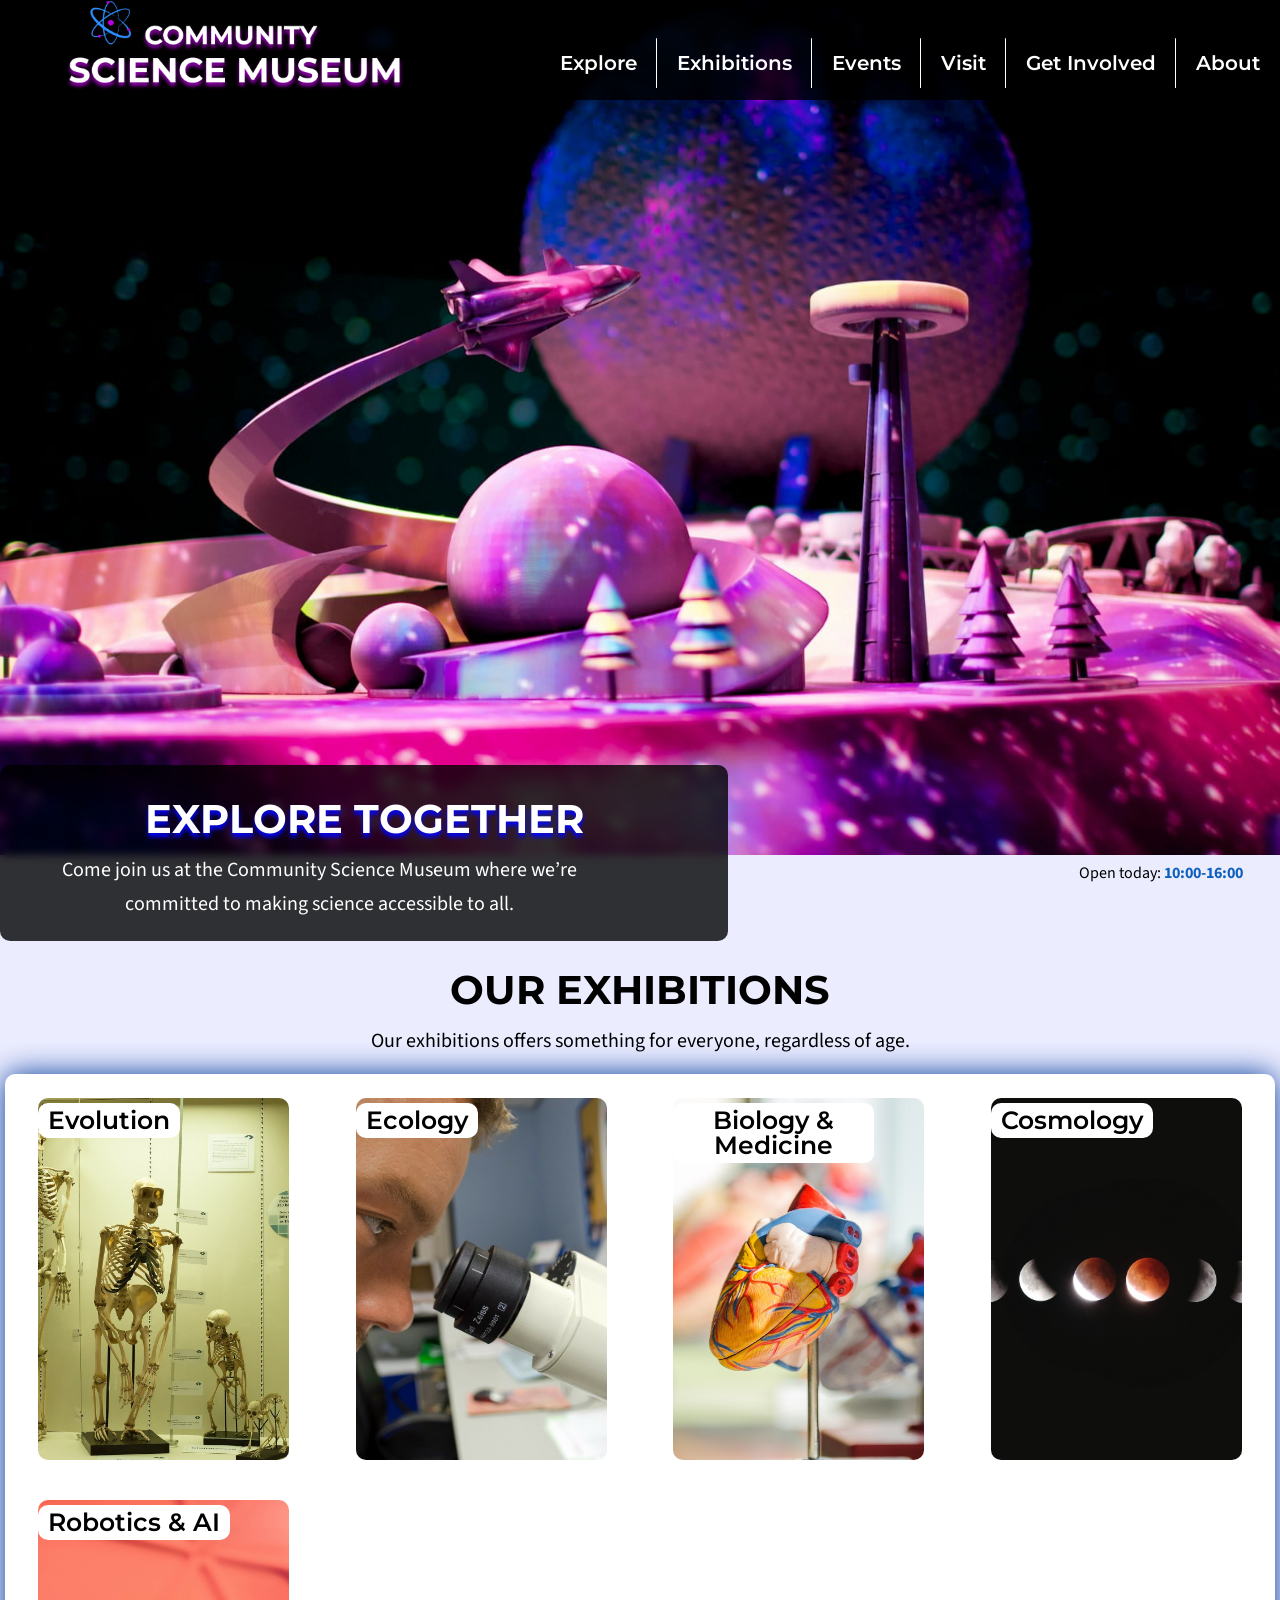
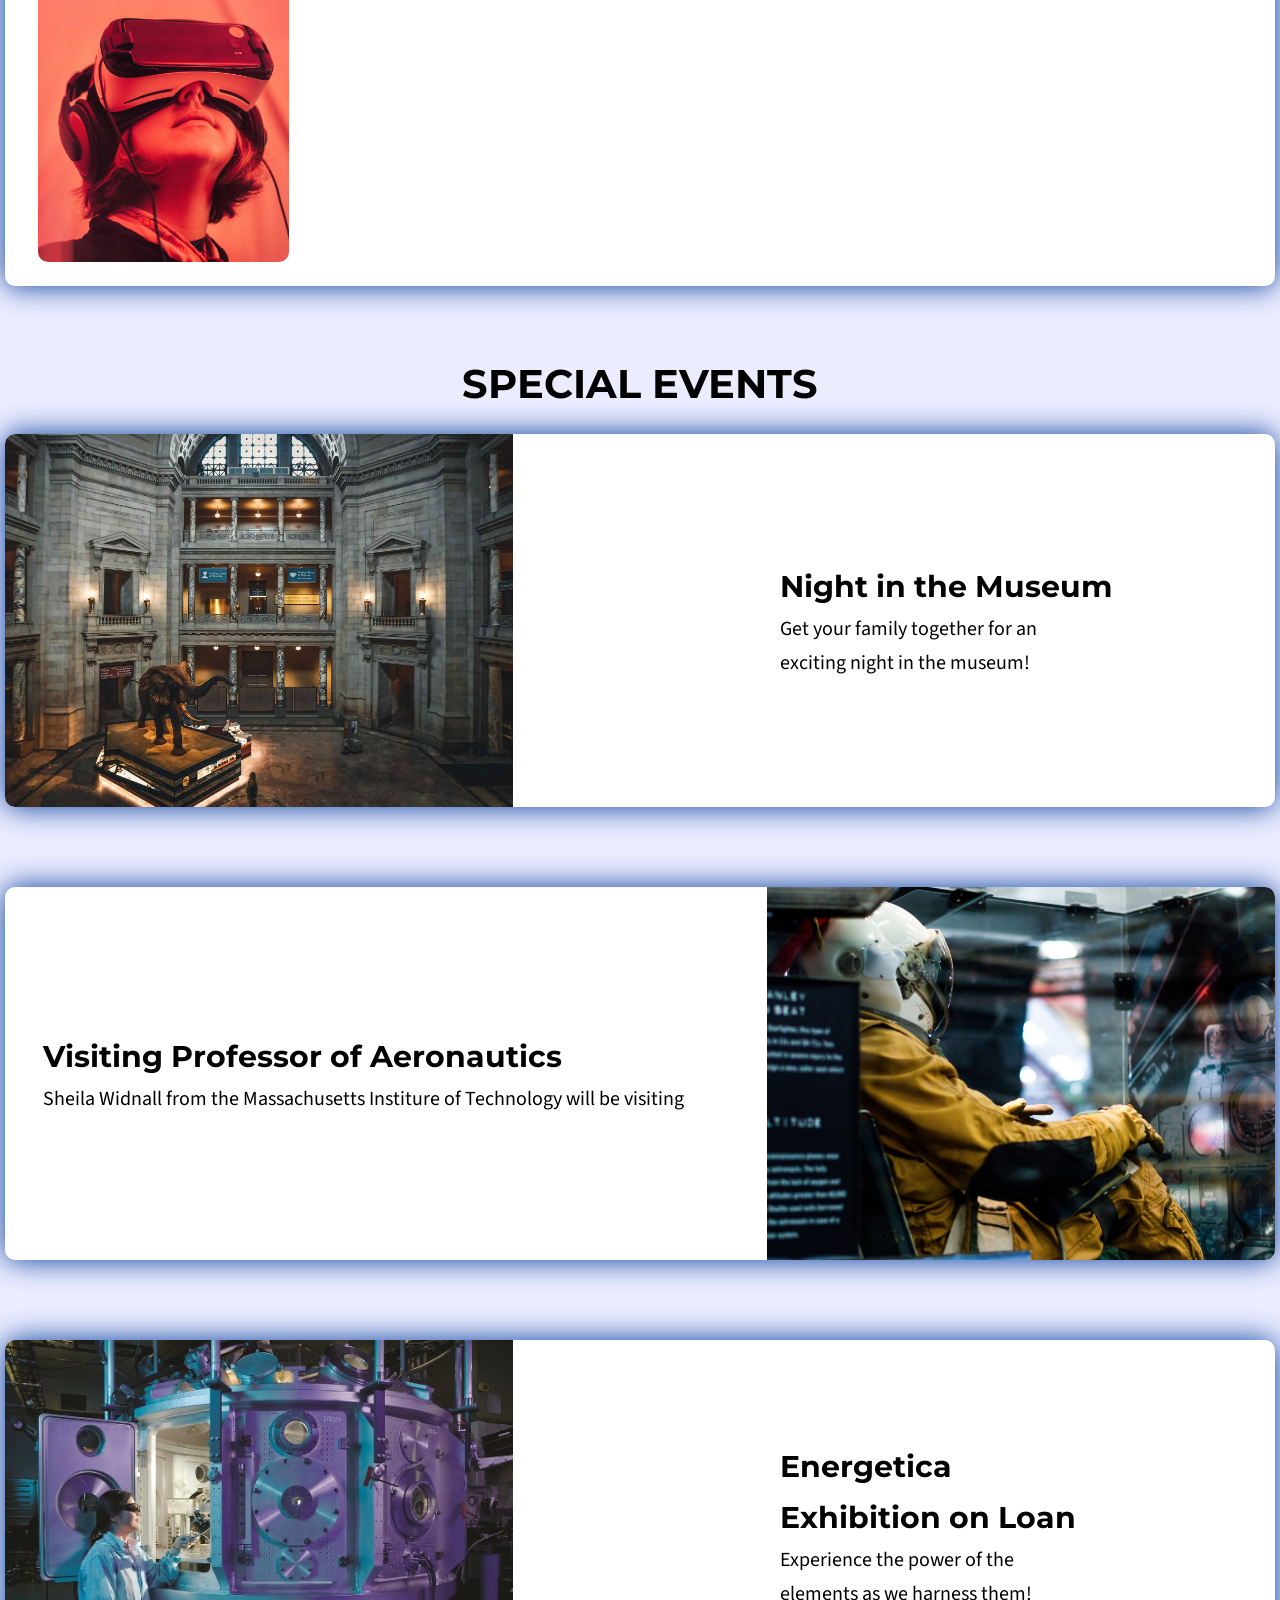
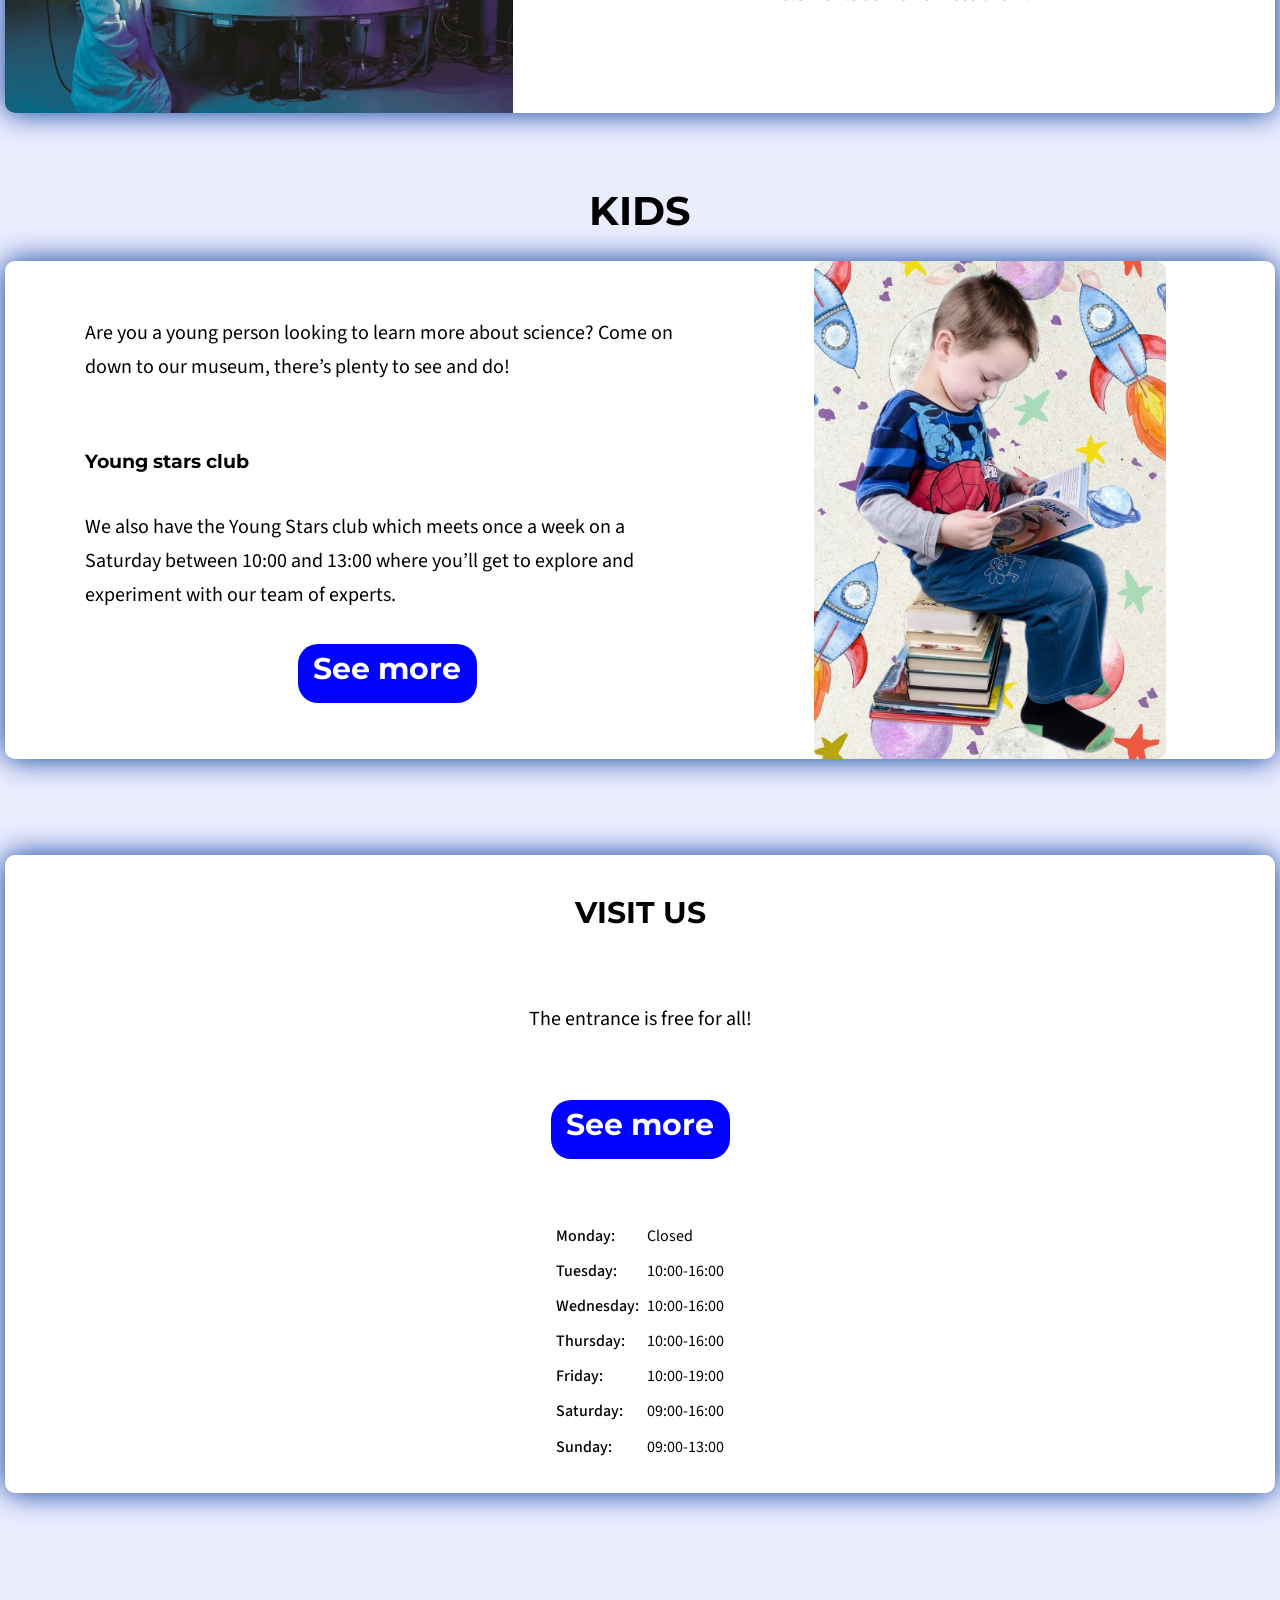
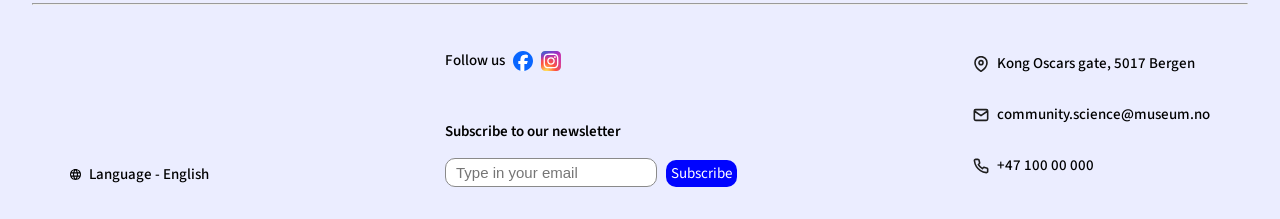
==== commit 5837f449: "implemented html structure and styled individual pages" ====
--- a/index.html
+++ b/index.html
@@ -108,7 +108,7 @@
 
       <article class="event-card">
        <a href="events.html#night-museum">
-        <img src="assets/roberto-nickson-396152.jpg" alt="A overlook of a museum room with an elefant ">
+        <img src="assets/roberto-nickson-396152.jpg" alt="A overlook of a museum room with an elefant">
        <div>
         <h3>Night in the Museum</h3>
         <p>Get your family together for an exciting night in the museum!</p>
--- a/styles/global.css
+++ b/styles/global.css
@@ -33,6 +33,9 @@
 }
 h1{
   font-size: clamp(20px, 7.633vw, 40px);
+}
+h2{
+  font-size: clamp(25px, 5.04vw, 30px);
 }
 p{
   font-size: 20px;
@@ -145,14 +148,21 @@
 
 /* Opening hours */
 .opening-hours {
-  display: flex;
-  justify-content: flex-end;
-  padding-right: 2rem;
+  position: sticky;
+  top: 100px;
+  display: block;
+  width: fit-content;
+  margin-left: auto;
+  margin-right: 2rem;
+  padding: 5px;
+  border-radius: 10px;
+  background: var(--background);
+  z-index: 99;
 }
 
 /* Footer */
 hr{
-  margin-bottom: 46px;
+  margin: 46px 0;
   place-self: center;
   width: 95%;
 }
--- a/styles/home.css
+++ b/styles/home.css
@@ -270,8 +270,6 @@
 @media (min-width: 950px){
   /* Opening Hours */
   .opening-hours {
-    position: relative;
-    top: -100px;
-  }
-}
-
+    margin-top: -100px;
+  }
+}
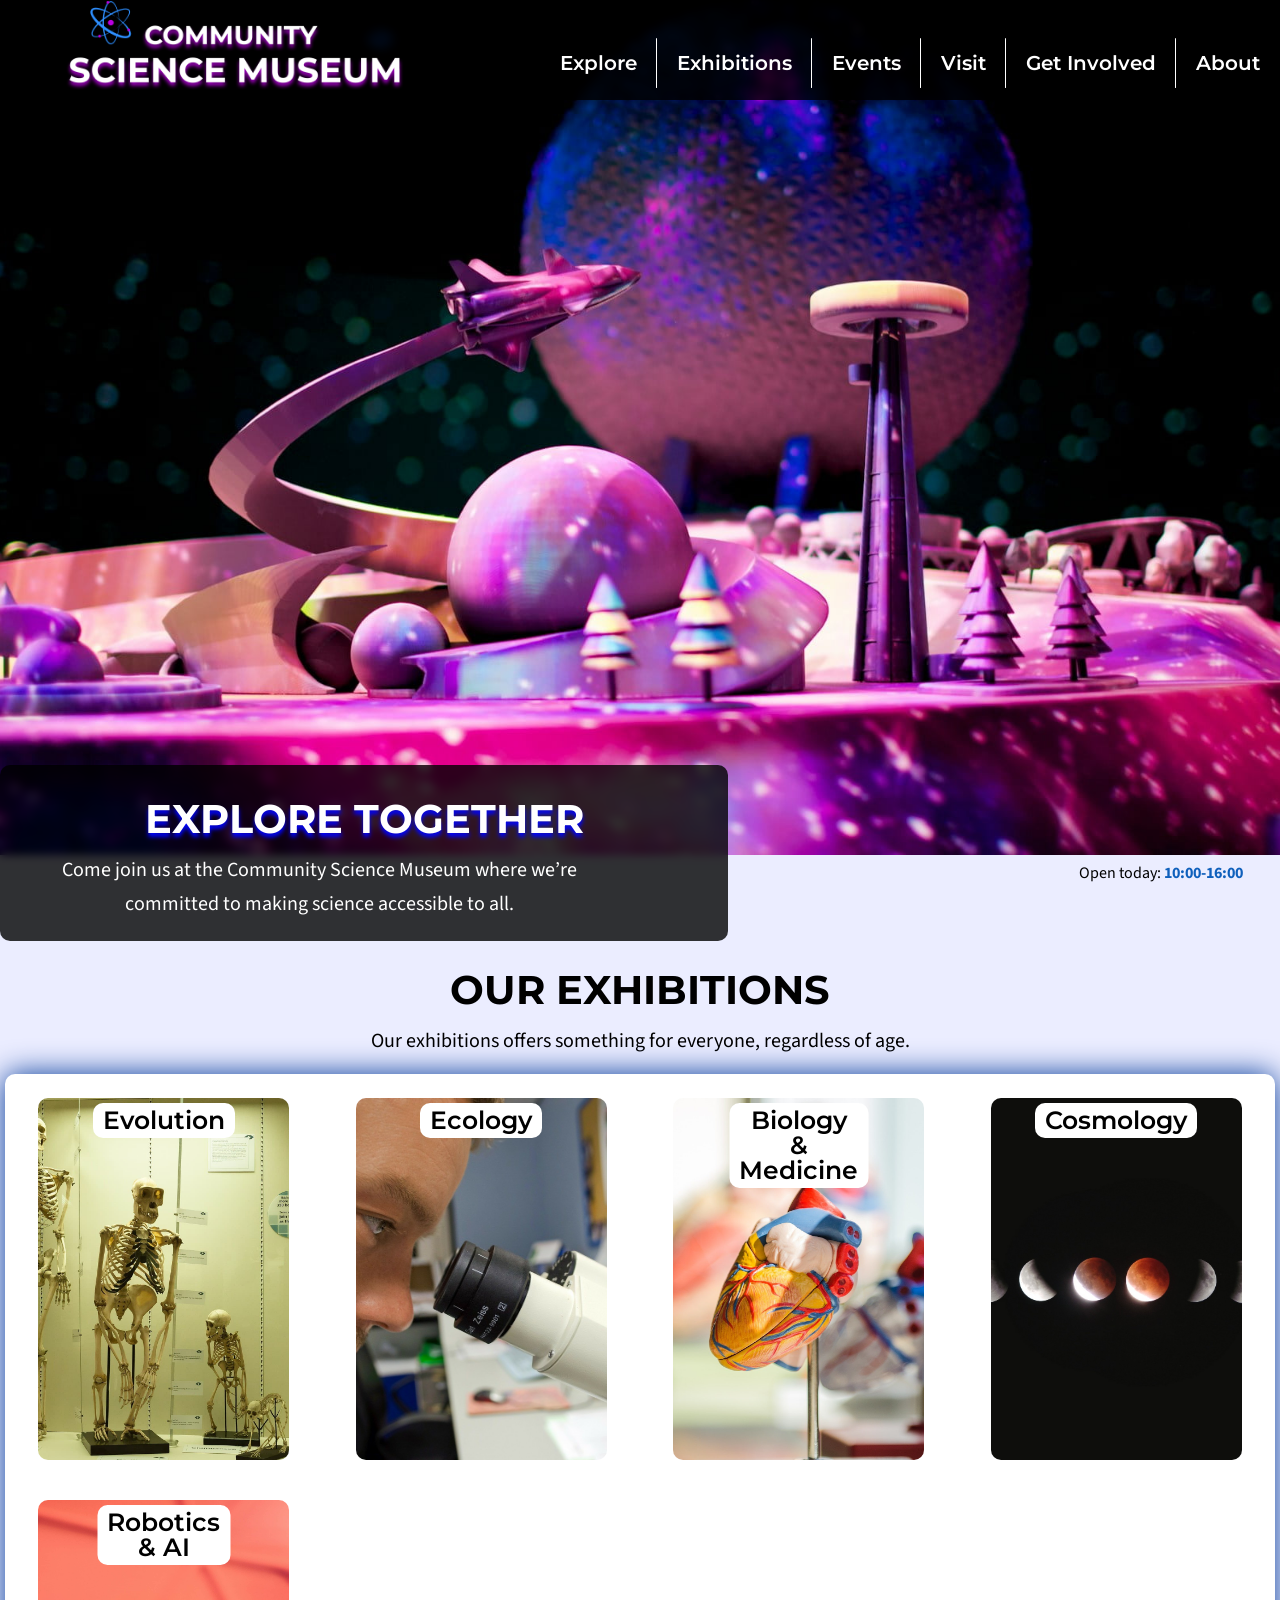
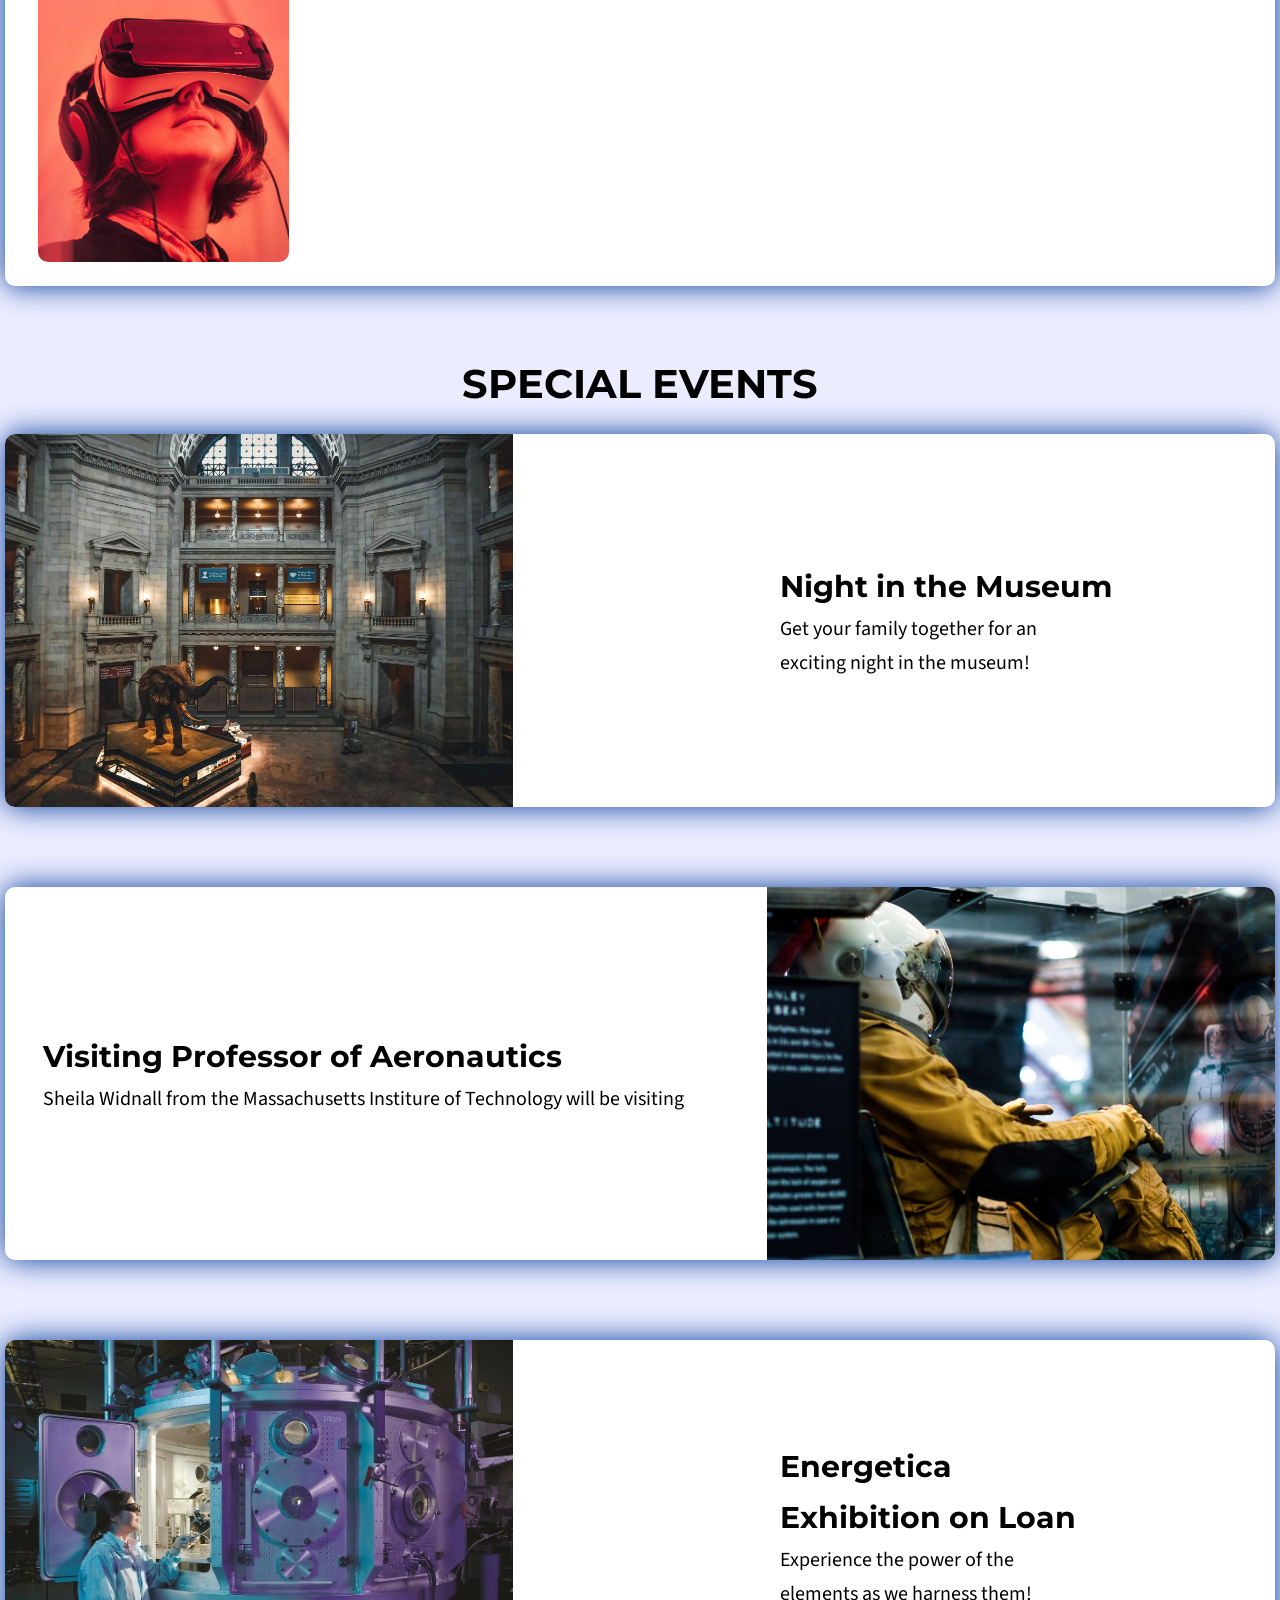
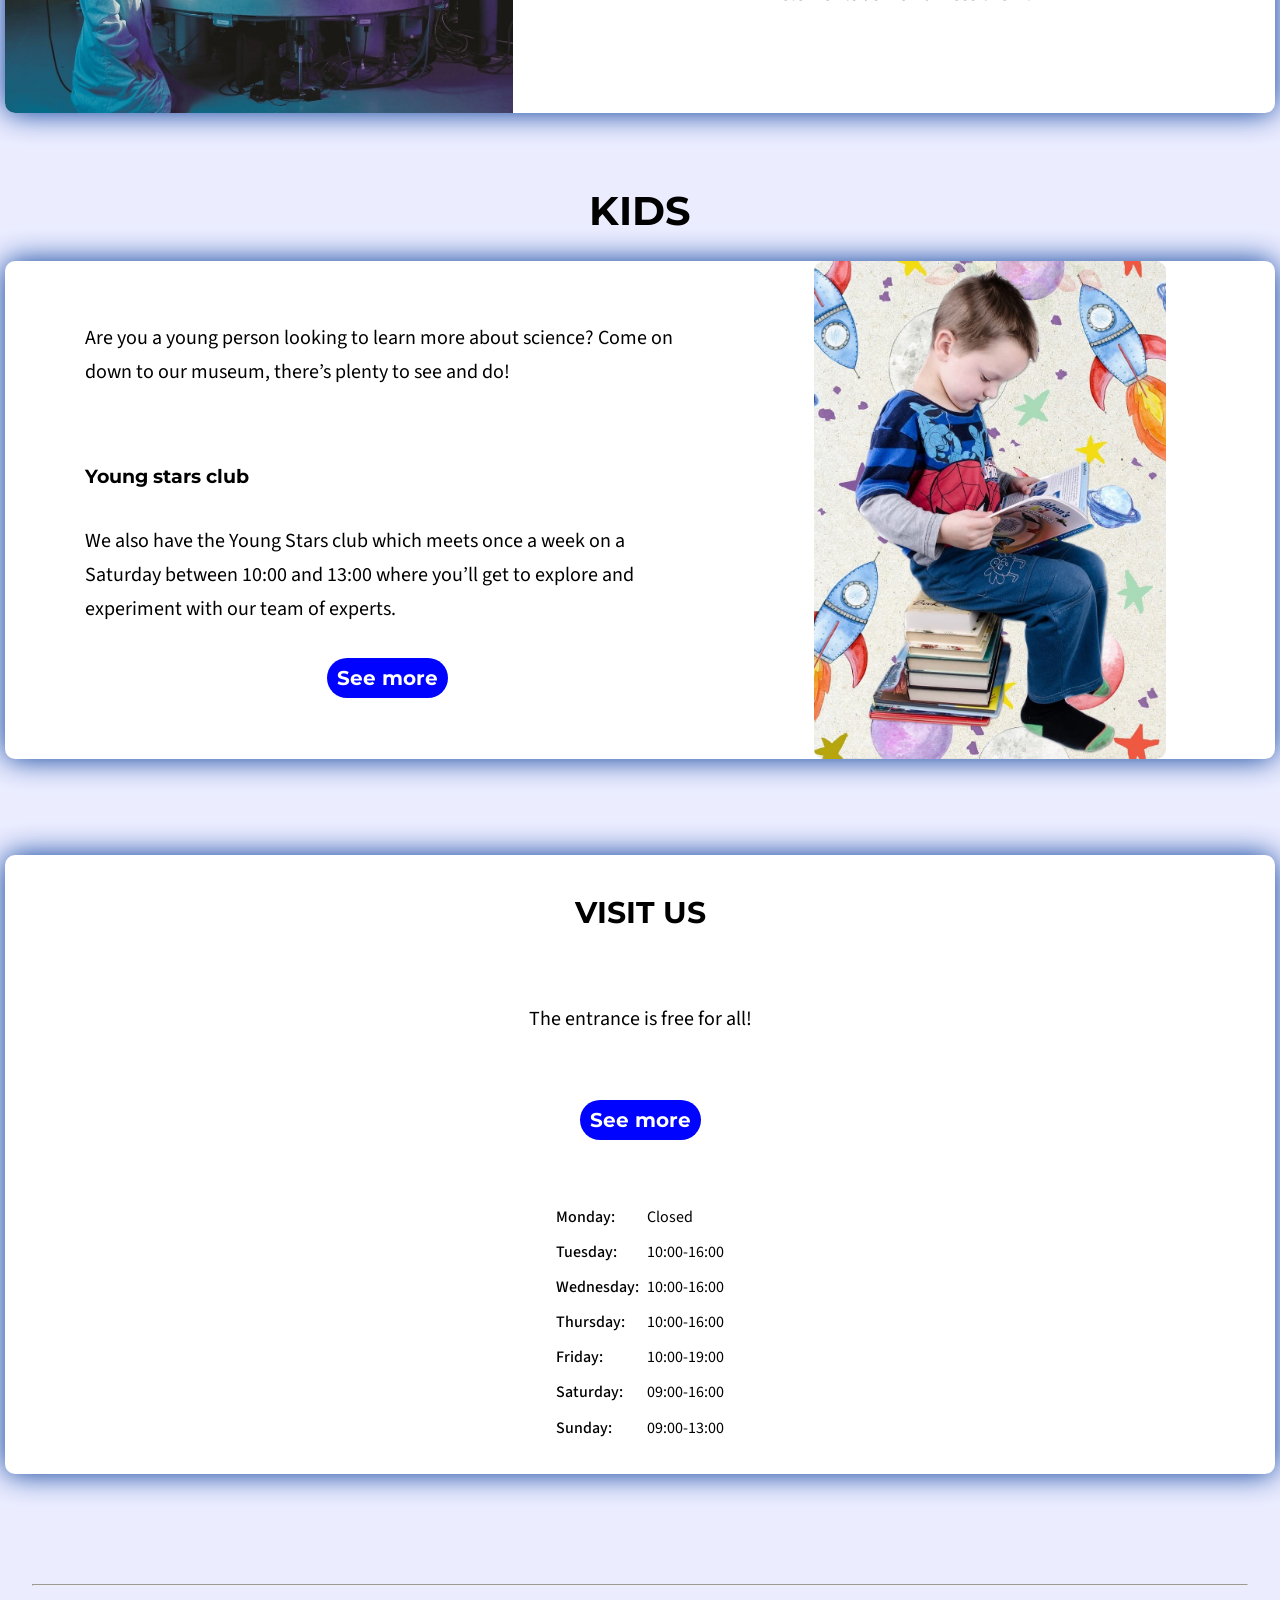
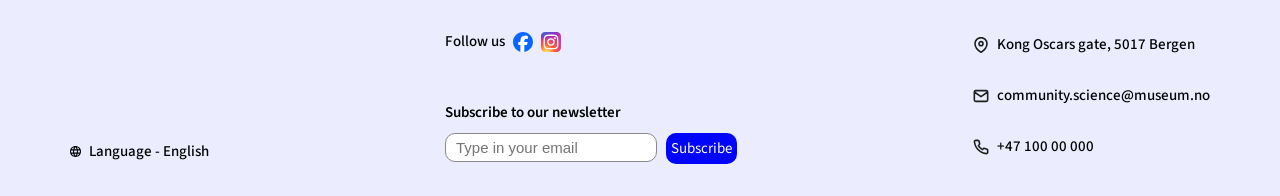
==== commit 7861e372: "updated head seaction with favicon, and logo size" ====
--- a/index.html
+++ b/index.html
@@ -9,7 +9,10 @@
   <link href="https://fonts.googleapis.com/css2?family=Montserrat:ital,wght@0,100..900;1,100..900&family=Source+Sans+3:ital,wght@0,200..900;1,200..900&display=swap" rel="stylesheet">
   <link rel="stylesheet" href="styles/global.css">
   <link rel="stylesheet" href="styles/home.css">
-  <link rel="icon" href="assets/favicon_io/favicon-32x32.png">
+  <link rel="icon" href="assets/favicon_io/favicon.ico">
+  <link rel="icon" type="image/png" sizes="16x16" href="assets/favicon_io/favicon-16x16.png">
+  <link rel="icon" type="image/png" sizes="32x32" href="assets/favicon_io/favicon-32x32.png">
+  <link rel="apple-touch-icon" sizes="180x180" href="assets/favicon_io/apple-touch-icon.png">
   <title>Community Science Museum | Home</title>
 </head>
 <body>
@@ -196,7 +199,7 @@
       <div class="social-media">
         Follow us 
         <a href="https://facebook.com" target="_blank" rel="noopener noreferrer">
-          <svg width="20" height="20" viewBox="0 0 20 20" fill="none" xmlns="http://www.w3.org/2000/svg">
+          <svg aria-hidden="true" width="20" height="20" viewBox="0 0 20 20" fill="none" xmlns="http://www.w3.org/2000/svg">
           <g clip-path="url(#clip0_159_3190)">
           <path d="M20 10C20 4.4772 15.5228 0 10 0C4.4772 0 0 4.4772 0 10C0 14.6896 3.2288 18.6248 7.5844 19.7056V13.056H5.5224V10H7.5844V8.6832C7.5844 5.2796 9.1248 3.702 12.4664 3.702C13.1 3.702 14.1932 3.8264 14.6404 3.9504V6.7204C14.4044 6.6956 13.9944 6.6832 13.4852 6.6832C11.8456 6.6832 11.212 7.3044 11.212 8.9192V10H14.4784L13.9172 13.056H11.212V19.9268C16.1636 19.3288 20.0004 15.1128 20.0004 10H20Z" fill="#0866FF"/>
           <path d="M13.9173 13.0559L14.4785 9.9999H11.2121V8.9191C11.2121 7.3043 11.8457 6.6831 13.4853 6.6831C13.9945 6.6831 14.4045 6.6955 14.6405 6.7203V3.9503C14.1933 3.8259 13.1001 3.7019 12.4665 3.7019C9.12486 3.7019 7.58446 5.2795 7.58446 8.6831V9.9999H5.52246V13.0559H7.58446V19.7055C8.35806 19.8975 9.16726 19.9999 10.0001 19.9999C10.4101 19.9999 10.8145 19.9747 11.2117 19.9267V13.0559H13.9169H13.9173Z" fill="white"/>
@@ -207,10 +210,11 @@
           </clipPath>
           </defs>
           </svg>
+          <span class="screen-readers-only">Facebook</span>
         </a>
 
         <a href="http://instagram.com" target="_blank" rel="noopener noreferrer">
-          <svg width="20" height="20" viewBox="0 0 20 20" fill="none" xmlns="http://www.w3.org/2000/svg">
+          <svg aria-hidden="true" width="20" height="20" viewBox="0 0 20 20" fill="none" xmlns="http://www.w3.org/2000/svg">
           <path d="M10.0033 0C5.82836 0 4.60736 0.00430806 4.37002 0.024002C3.51325 0.0952388 2.98012 0.230173 2.39931 0.519429C1.9517 0.741755 1.59869 0.999469 1.25029 1.36073C0.615799 2.01956 0.231256 2.83009 0.0920511 3.79355C0.0243715 4.26128 0.00468288 4.35668 0.000683632 6.7458C-0.00085454 7.54218 0.000683632 8.59027 0.000683632 9.99608C0.000683632 14.1687 0.00529815 15.3888 0.0252944 15.6258C0.0945122 16.4597 0.225257 16.9844 0.502128 17.5583C1.03126 18.6568 2.04184 19.4815 3.23238 19.7892C3.64461 19.8954 4.09991 19.9538 4.68442 19.9815C4.93206 19.9923 7.4562 20 9.98188 20C12.5076 20 15.0332 19.9969 15.2747 19.9846C15.9515 19.9528 16.3445 19.9 16.7791 19.7877C17.3694 19.6362 17.9195 19.3577 18.3911 18.9716C18.8627 18.5855 19.2443 18.101 19.5093 17.5521C19.7808 16.9921 19.9185 16.4474 19.9808 15.657C19.9943 15.4847 20 12.7372 20 9.99346C20 7.24923 19.9938 4.50684 19.9803 4.33452C19.9172 3.53138 19.7796 2.99133 19.4993 2.42051C19.2694 1.95324 19.014 1.60429 18.6433 1.24749C17.9819 0.615437 17.1728 0.230789 16.2086 0.0917001C15.7414 0.0241559 15.6484 0.0041542 13.258 0H10.0033Z" fill="url(#paint0_radial_159_3193)"/>
           <path d="M10.0033 0C5.82836 0 4.60736 0.00430806 4.37002 0.024002C3.51325 0.0952388 2.98012 0.230173 2.39931 0.519429C1.9517 0.741755 1.59869 0.999469 1.25029 1.36073C0.615799 2.01956 0.231256 2.83009 0.0920511 3.79355C0.0243715 4.26128 0.00468288 4.35668 0.000683632 6.7458C-0.00085454 7.54218 0.000683632 8.59027 0.000683632 9.99608C0.000683632 14.1687 0.00529815 15.3888 0.0252944 15.6258C0.0945122 16.4597 0.225257 16.9844 0.502128 17.5583C1.03126 18.6568 2.04184 19.4815 3.23238 19.7892C3.64461 19.8954 4.09991 19.9538 4.68442 19.9815C4.93206 19.9923 7.4562 20 9.98188 20C12.5076 20 15.0332 19.9969 15.2747 19.9846C15.9515 19.9528 16.3445 19.9 16.7791 19.7877C17.3694 19.6362 17.9195 19.3577 18.3911 18.9716C18.8627 18.5855 19.2443 18.101 19.5093 17.5521C19.7808 16.9921 19.9185 16.4474 19.9808 15.657C19.9943 15.4847 20 12.7372 20 9.99346C20 7.24923 19.9938 4.50684 19.9803 4.33452C19.9172 3.53138 19.7796 2.99133 19.4993 2.42051C19.2694 1.95324 19.014 1.60429 18.6433 1.24749C17.9819 0.615437 17.1728 0.230789 16.2086 0.0917001C15.7414 0.0241559 15.6484 0.0041542 13.258 0H10.0033Z" fill="url(#paint1_radial_159_3193)"/>
           <path d="M9.99892 2.61523C7.99376 2.61523 7.74212 2.624 6.95457 2.65985C6.16857 2.69586 5.63205 2.82033 5.1626 3.00296C4.677 3.19159 4.26508 3.44392 3.85469 3.85457C3.444 4.26507 3.19174 4.6771 3.00255 5.16268C2.8195 5.63241 2.69491 6.16923 2.65953 6.95514C2.62446 7.7429 2.61523 7.99477 2.61523 10.0005C2.61523 12.0062 2.62416 12.2571 2.65984 13.0449C2.69599 13.8311 2.82043 14.3678 3.00285 14.8373C3.19159 15.3231 3.44385 15.7351 3.85439 16.1456C4.26462 16.5564 4.67654 16.8094 5.16183 16.998C5.63159 17.1806 6.16826 17.3051 6.95411 17.3411C7.74165 17.3769 7.99315 17.3857 9.99815 17.3857C12.0035 17.3857 12.2543 17.3769 13.0419 17.3411C13.8279 17.3051 14.365 17.1806 14.8348 16.998C15.3202 16.8094 15.7315 16.5564 16.1418 16.1456C16.5525 15.7351 16.8047 15.3231 16.9939 14.8375C17.1754 14.3678 17.3 13.831 17.3369 13.045C17.3723 12.2573 17.3815 12.0062 17.3815 10.0005C17.3815 7.99477 17.3723 7.74305 17.3369 6.95529C17.3 6.16907 17.1754 5.63241 16.9939 5.16283C16.8047 4.6771 16.5525 4.26507 16.1418 3.85457C15.7311 3.44377 15.3204 3.19144 14.8343 3.00296C14.3636 2.82033 13.8268 2.69586 13.0408 2.65985C12.2533 2.624 12.0025 2.61523 9.99677 2.61523H9.99892ZM9.33659 3.94612C9.53316 3.94581 9.75251 3.94612 9.99892 3.94612C11.9702 3.94612 12.2039 3.95319 12.9824 3.98858C13.7022 4.02151 14.0929 4.14182 14.3532 4.24291C14.6977 4.37677 14.9434 4.53678 15.2016 4.79526C15.4601 5.05375 15.62 5.29992 15.7541 5.64457C15.8552 5.90459 15.9756 6.29539 16.0084 7.01545C16.0438 7.79398 16.0515 8.02785 16.0515 9.99878C16.0515 11.9697 16.0438 12.2036 16.0084 12.9821C15.9755 13.7022 15.8552 14.093 15.7541 14.353C15.6203 14.6976 15.4601 14.943 15.2016 15.2014C14.9432 15.4599 14.6979 15.6199 14.3532 15.7537C14.0932 15.8553 13.7022 15.9753 12.9824 16.0082C12.204 16.0436 11.9702 16.0513 9.99892 16.0513C8.02745 16.0513 7.7938 16.0436 7.01548 16.0082C6.29562 15.975 5.90492 15.8547 5.64451 15.7536C5.29996 15.6197 5.05385 15.4597 4.79544 15.2012C4.53703 14.9427 4.37706 14.6972 4.24293 14.3524C4.14187 14.0924 4.02143 13.7016 3.98867 12.9815C3.95329 12.203 3.94621 11.9691 3.94621 9.99693C3.94621 8.02477 3.95329 7.79213 3.98867 7.01361C4.02159 6.29355 4.14187 5.90274 4.24293 5.64241C4.37675 5.29777 4.53703 5.05159 4.79544 4.79311C5.05385 4.53463 5.29996 4.37461 5.64451 4.24045C5.90477 4.1389 6.29562 4.01889 7.01548 3.98581C7.69659 3.95504 7.96054 3.94581 9.33659 3.94427V3.94612ZM13.94 5.17237C13.7648 5.17237 13.5935 5.22436 13.4478 5.32175C13.3021 5.41915 13.1885 5.55757 13.1215 5.71953C13.0544 5.88148 13.0369 6.05969 13.0711 6.23161C13.1053 6.40353 13.1897 6.56144 13.3136 6.68537C13.4376 6.8093 13.5955 6.89368 13.7674 6.92784C13.9393 6.962 14.1174 6.94441 14.2793 6.87728C14.4412 6.81016 14.5795 6.69652 14.6768 6.55074C14.7742 6.40496 14.8261 6.23359 14.826 6.05829C14.826 5.56902 14.4292 5.17207 13.94 5.17207V5.17237ZM9.99892 6.20785C7.90501 6.20785 6.20733 7.90599 6.20733 10.0005C6.20733 12.095 7.90501 13.7923 9.99892 13.7923C12.0928 13.7923 13.7901 12.095 13.7901 10.0005C13.7901 7.90599 12.0927 6.20785 9.99877 6.20785H9.99892ZM9.99892 7.53873C11.3581 7.53873 12.46 8.64082 12.46 10.0005C12.46 11.36 11.3581 12.4622 9.99892 12.4622C8.63964 12.4622 7.53785 11.36 7.53785 10.0005C7.53785 8.64082 8.63964 7.53873 9.99892 7.53873V7.53873Z" fill="white"/>
@@ -228,6 +232,7 @@
           </radialGradient>
           </defs>
           </svg>
+          <span class="screen-readers-only">Instagram</span>
         </a>
       </div>
       
--- a/styles/global.css
+++ b/styles/global.css
@@ -16,6 +16,7 @@
 html{
   width: 100%;
   scroll-behavior: smooth;
+  scroll-padding-top: 100px;
 }
 body {
   background-color: var(--background);
@@ -40,7 +41,7 @@
 p{
   font-size: 20px;
 }
-
+/* Screen readers */
 .screen-readers-only{
   position: absolute;
   width: 1px;
@@ -103,13 +104,14 @@
 .navigation-menu {
   display: none;
   position: fixed;
-  top: 100%;
+  top: clamp(94px, 23.86vw, 100px);
   left: 0;
   width: 100%;
   height: 600px;
 
-  background: rgba(0,0,0,0.8);
+  background-color: rgba(0,0,0,0.8);
   backdrop-filter: blur(4px);
+  -webkit-backdrop-filter: blur(4px);
 }
 
 #hamburger-toggle:checked ~ .navigation-menu {
@@ -204,13 +206,16 @@
   font-weight: 600;
 }
 
+
 #email-footer{
   padding: 5px 10px;
   border-radius: 10px;
   border: solid 1px #8A8A8A;
   font-size: 15px;
   margin: 8px 6px 0 0;
-}
+  font-size: 15px;
+}
+
 
 .subscribe-button{
   font-size: 15px;
@@ -220,9 +225,13 @@
   border-radius: 10px;
   background-color: #0004FF;
   padding: 5px 5px;
-  height: 27px;
-  line-height: 0;
-  margin-top: 1rem;
+  margin-top: 8px;
+  transition: background-color 0.3s ease;
+}
+.subscribe-button:hover {
+  color: #0004FF;
+  font-weight: 600;
+  background-color: transparent;
 }
 
 /* Desktop Menu */
--- a/styles/home.css
+++ b/styles/home.css
@@ -14,9 +14,10 @@
   bottom: -29%;
   width: 95%;
   max-width: 728px;
-  place-self: center;
   text-align: center;
   padding: 20px 15px;
+  left: 50%;
+  transform: translateX(-50%);
 
   color: white;
   background-color: rgba(0, 0, 0, 0.8);
@@ -92,9 +93,9 @@
   border-radius: 10px;
   position: absolute;
   top: 5px;
-  place-self: center;
+  left: 50%;
+  transform: translateX(-50%);
   background-color: white;
-  max-width: 80%;
   line-height: 1;
   text-align: center;
 }
@@ -177,16 +178,19 @@
   background: #0004FF;
   border-radius: 20px;
   font-family: var(--headings);
-  font-size: 30px;
+  font-size: 20px;
   color: white;
   font-weight: 700;
   padding: 10px;
   position: relative;
   margin: auto;
-  height: 59px;
-  width: 179px;
   text-align: center;
   line-height: 1;
+  transition: background-color 0.3s ease;
+}
+.button:hover {
+  color: #0004FF;
+  background-color: transparent;
 }
 
 .visit-section{
@@ -261,6 +265,7 @@
   }
   .hero {
     left: 0;
+    transform: translate(0);
     bottom: -10%;
   }
   .exhibitions-section{
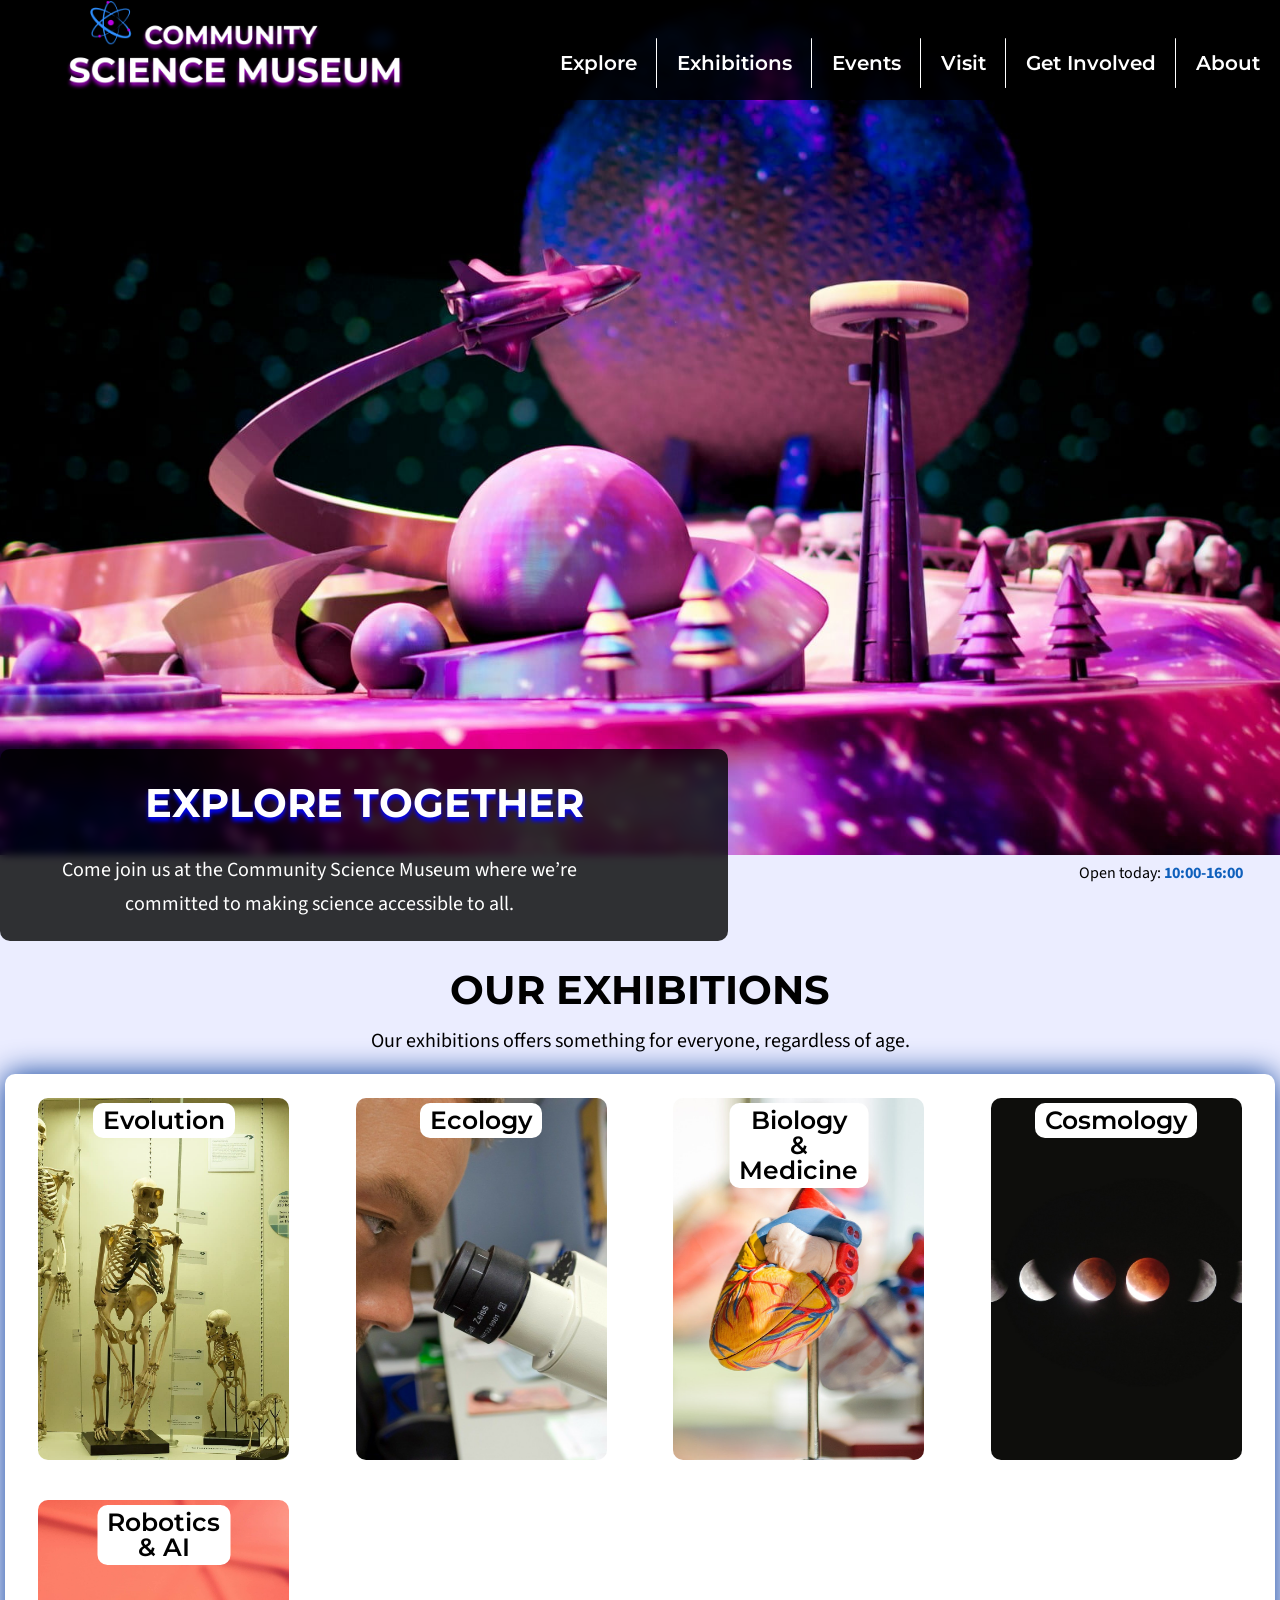
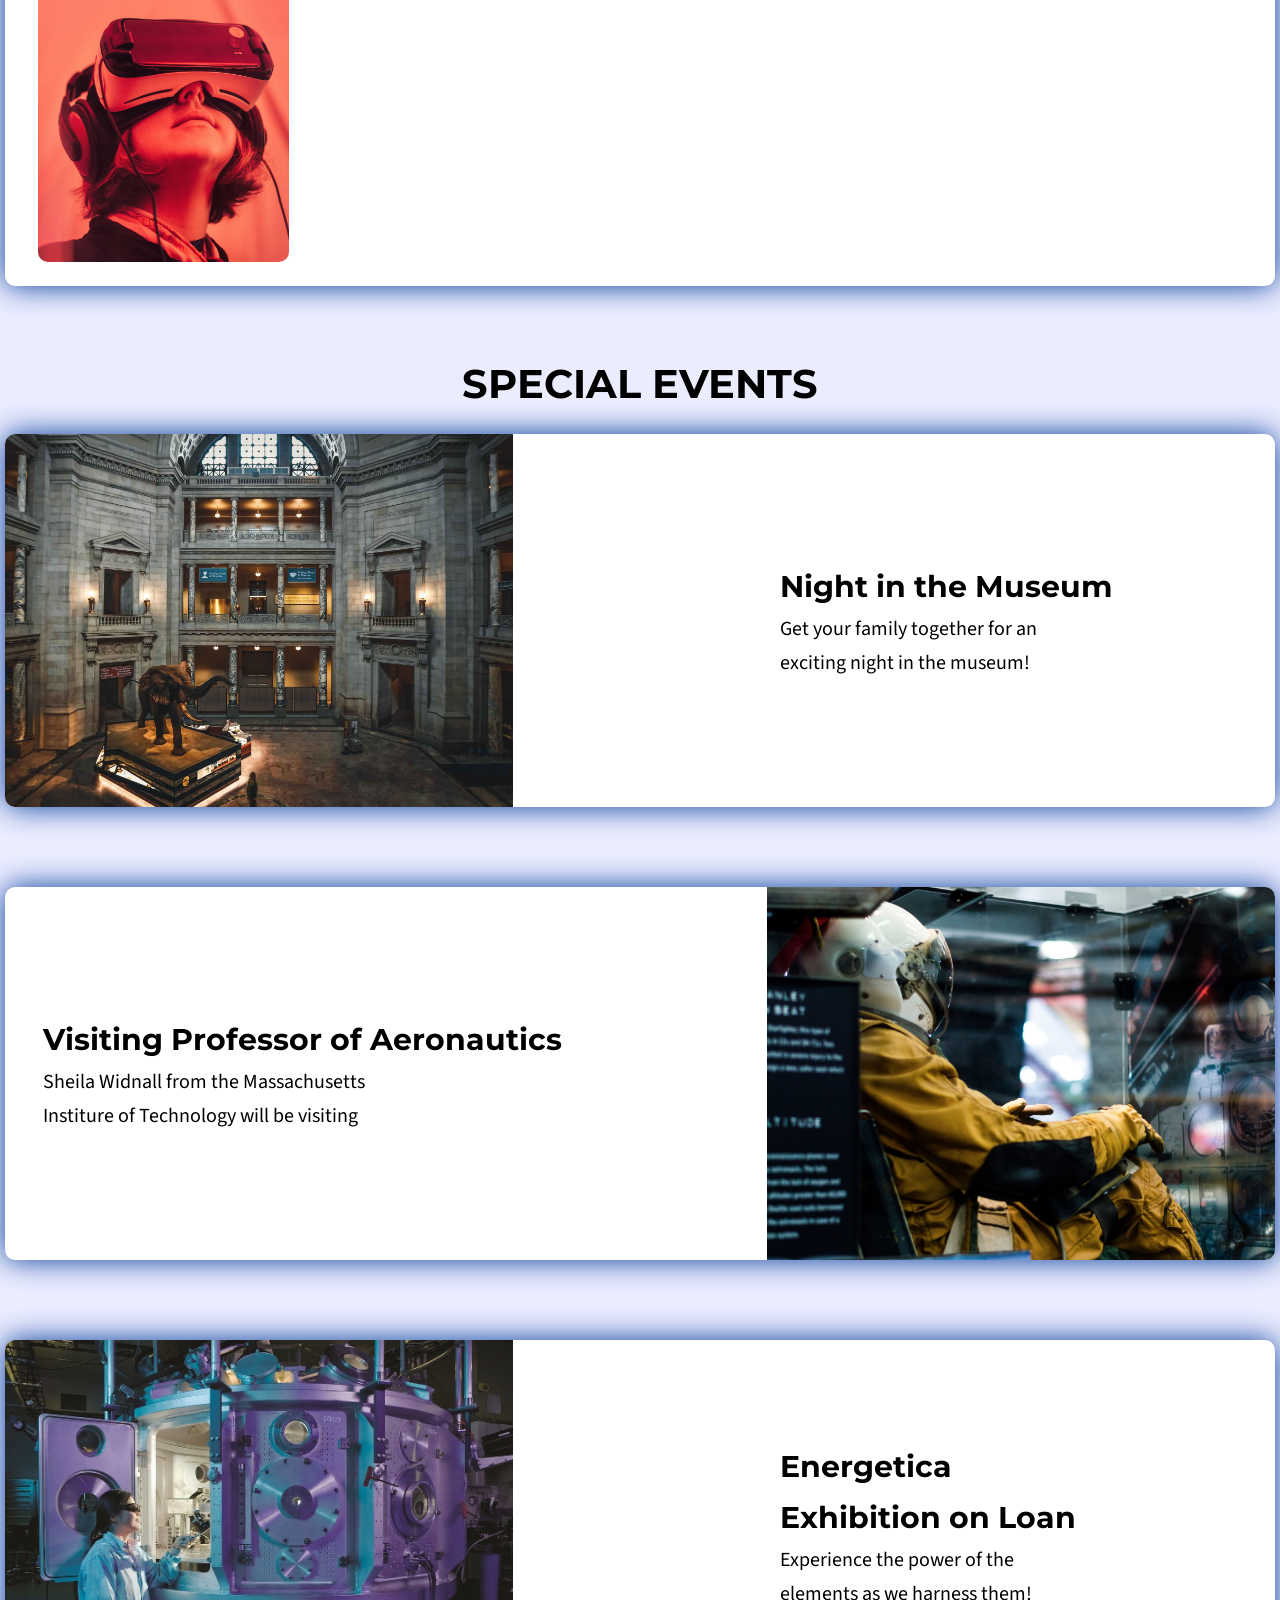
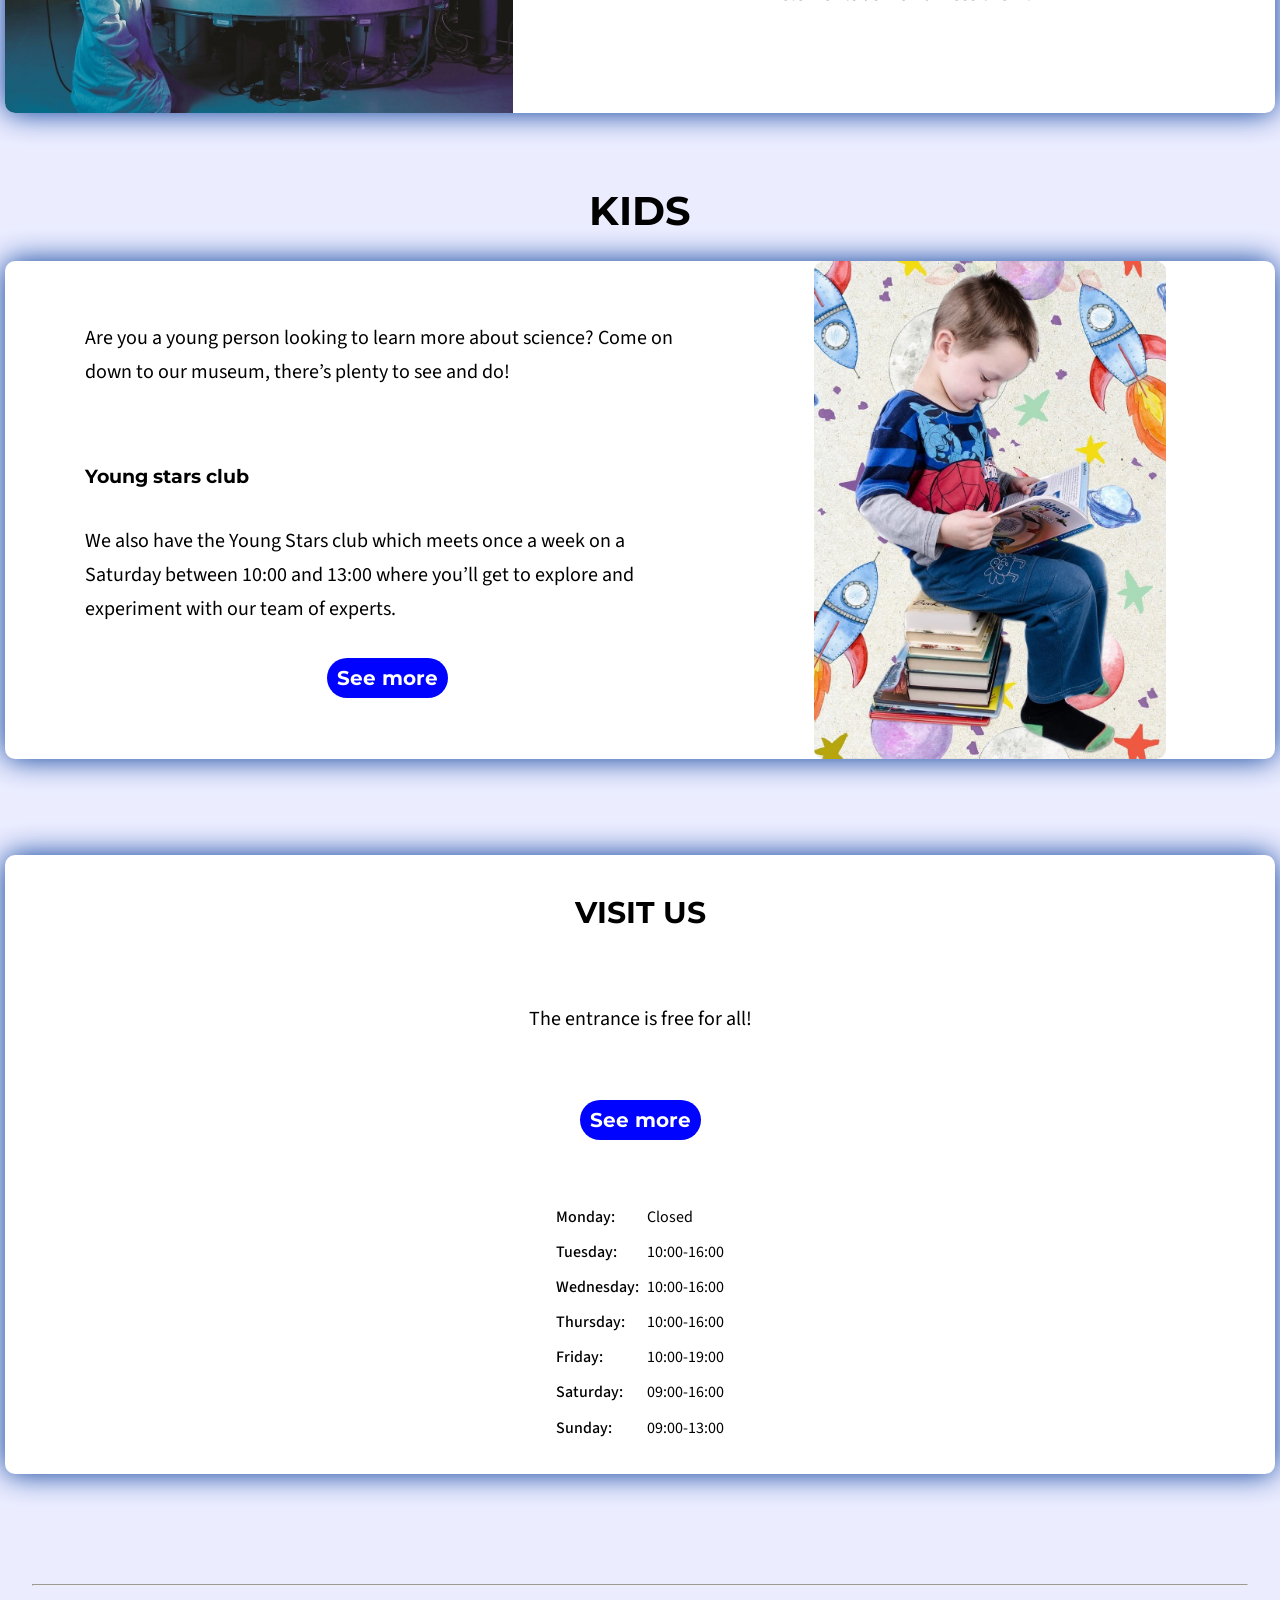
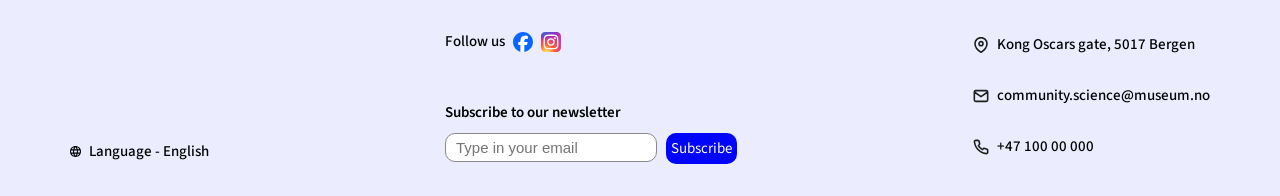
==== commit 927a2de5: "improved folder structure and debugging" ====
--- a/index.html
+++ b/index.html
@@ -45,10 +45,10 @@
   <main>
     
     <div class="background-img">
-    <header class="hero">
-      <h1>EXPLORE TOGETHER</h1>
-      <p>Come join us at the Community Science Museum where we’re committed to making science accessible to all.</p>
-    </header>
+      <header class="hero">
+        <h1>EXPLORE TOGETHER</h1>
+        <p>Come join us at the Community Science Museum where we’re committed to making science accessible to all.</p>
+      </header>
     </div>
 
       <div class="opening-hours">
@@ -66,35 +66,35 @@
 
       <article class="card">
         <a href="exhibitions.html#evolution">
-        <img src="assets/skeleton-414543_1920.jpg" alt="Skeleton evolving over time from monkey to human">
+        <img src="assets/evolution/skeleton-414543_1920.jpg" alt="Skeleton evolving over time from monkey to human">
         <h3>Evolution</h3>
         </a>
       </article>
 
       <article class="card">
         <a href="exhibitions.html#ecology">
-        <img src="assets/people-219985_1280.jpg" alt="Boy looking into a microscope">
+        <img src="assets/ecology/people-219985_1280.jpg" alt="Boy looking into a microscope">
         <h3>Ecology</h3>
         </a>
       </article>
 
       <article class="card">
         <a href="exhibitions.html#biology-medicine">
-        <img src="assets/heart-2607178_1920.jpg" alt="A model of a heart">
+        <img src="assets/biology&medicine/heart-2607178_1920.jpg" alt="A model of a heart">
         <h3>Biology &amp; Medicine</h3>
         </a>
       </article>
 
       <article class="card">
         <a href="exhibitions.html#cosmology">
-        <img src="assets/celso-405219.jpg" alt="The stages of a blood moon">
+        <img src="assets/cosmology/celso-405219.jpg" alt="The stages of a blood moon">
         <h3>Cosmology</h3>
         </a>
       </article>
       
       <article class="card">
         <a href="exhibitions.html#robotics-ai">
-        <img src="assets/samuel-zeller-158996.jpg" alt="Girl in a red lighting room wearing virtual reality glasses ">
+        <img src="assets/robotics&ai/samuel-zeller-158996.jpg" alt="Girl in a red lighting room wearing virtual reality glasses ">
         <h3>Robotics &amp; AI</h3>
         </a>
       </article>
@@ -111,7 +111,7 @@
 
       <article class="event-card">
        <a href="events.html#night-museum">
-        <img src="assets/roberto-nickson-396152.jpg" alt="A overlook of a museum room with an elefant">
+        <img src="assets/events/roberto-nickson-396152.jpg" alt="A overlook of a museum room with an elefant">
        <div>
         <h3>Night in the Museum</h3>
         <p>Get your family together for an exciting night in the museum!</p>
@@ -121,7 +121,7 @@
 
       <article class="event-card">
        <a href="events.html#visiting-professor" class="change-order">
-        <img src="assets/andrew-ruiz-348421.jpg" alt="Man inside an spacecraft in a suit and helmet">
+        <img src="assets/events/andrew-ruiz-348421.jpg" alt="Man inside an spacecraft in a suit and helmet">
        <div class="change-order-text">
         <h3>Visiting Professor of Aeronautics</h3>
         <p>Sheila Widnall from the Massachusetts Institure of Technology will be visiting</p>
@@ -131,7 +131,7 @@
 
       <article class="event-card">
        <a href="events.html#energetica-exhibition">
-        <img src="assets/scientific-2040795_1280.jpg" alt="Woman in white coat and uv-glasses working with science">
+        <img src="assets/events/scientific-2040795_1280.jpg" alt="Woman in white coat and uv-glasses working with science">
        <div>
         <h3>Energetica Exhibition on Loan</h3>
         <p>Experience the power of the elements as we harness them!</p>
@@ -158,7 +158,7 @@
             <a class="button" href="explore.html">See more</a>
           </div>
 
-            <img class="images" src="assets/reading-2762010_1280.jpg" alt="Young boy sitting on books reading a book">
+            <img class="images" src="assets/general/reading-2762010_1280.jpg" alt="Young boy sitting on books reading a book">
         </article>
 
         <article class="visit-section">
--- a/styles/global.css
+++ b/styles/global.css
@@ -4,7 +4,7 @@
   --body-text: "Source Sans 3", system-ui, -apple-system, BlinkMacSystemFont, 'Segoe UI', Roboto, Oxygen, Ubuntu, Cantarell, 'Open Sans', 'Helvetica Neue', sans-serif;
   --container-shadow: 0 0 30px 0 rgba(0, 56, 152, 1);
 }
-
+/* General */
 *{
  margin: 0;
  padding: 0;
@@ -33,10 +33,13 @@
   font-family: var(--headings);
 }
 h1{
-  font-size: clamp(20px, 7.633vw, 40px);
+  font-size: clamp(25px, 7.633vw, 40px);
+  text-align: center;
+  text-wrap: balance;
+  margin: 3rem auto 4rem auto;
 }
 h2{
-  font-size: clamp(25px, 5.04vw, 30px);
+  font-size: clamp(20px, 5.04vw, 30px);
 }
 p{
   font-size: 20px;
@@ -138,6 +141,7 @@
 }
 
 /* Hover and active nav links */
+.nav-links:focus-visible,
 .nav-links:hover {
   color: #5DA9FF;
 }
@@ -216,7 +220,6 @@
   font-size: 15px;
 }
 
-
 .subscribe-button{
   font-size: 15px;
   font-family: var(--body-text);
@@ -228,10 +231,9 @@
   margin-top: 8px;
   transition: background-color 0.3s ease;
 }
+.subscribe-button:focus-visible,
 .subscribe-button:hover {
-  color: #0004FF;
-  font-weight: 600;
-  background-color: transparent;
+  background-color: #6A6CFF;
 }
 
 /* Desktop Menu */
--- a/styles/home.css
+++ b/styles/home.css
@@ -1,6 +1,6 @@
 /* Hero */
 .background-img {
-  background: url(../assets/brian-mcgowan-MIdLSFHYuMk-unsplash.jpg) center bottom / cover no-repeat;
+  background: url(../assets/general/brian-mcgowan-MIdLSFHYuMk-unsplash.jpg) center bottom / cover no-repeat;
   width: 100%;
   height: 50vh;
 
@@ -26,6 +26,7 @@
 }
 .hero h1 {
   text-shadow: 0 4px 4px rgba(0, 4, 255, 1);
+  margin: 0 0 1rem 0;
 }
 .hero p{
   max-width: 609px;
@@ -66,7 +67,7 @@
   padding: 24px 0;
 }
 
-.card {
+.card{
   position: relative;
   display: flex;
   flex-direction: column;
@@ -78,6 +79,14 @@
   margin: auto;
   transition: transform 0.3s ease, box-shadow 0.3s ease;
 }
+.card a{
+  display: flex;
+  flex-direction: column;
+  width: 100%;
+  height: 100%;
+  text-decoration: none;
+  color: inherit;
+}
 .card img{
   position: absolute;
   width: 100%;
@@ -100,6 +109,7 @@
   text-align: center;
 }
 
+.card:focus-within,
 .card:hover{
   transform: scale(1.08);
   box-shadow: 0 0 6.77px 0 rgba(0, 4, 255, 1);
@@ -137,6 +147,7 @@
   flex-direction: column;
   justify-content: center;
 }
+.event-card:focus-within img,       
 .event-card:hover img {
   transform: scale(1.3);
 }
@@ -188,6 +199,7 @@
   line-height: 1;
   transition: background-color 0.3s ease;
 }
+.button:focus-visible,
 .button:hover {
   color: #0004FF;
   background-color: transparent;
@@ -219,8 +231,8 @@
   font-weight: 500;
 }
 
-
 @media (min-width: 650px){
+/* Events */
   .event-card a {
     grid-template-columns: 1fr 1.5fr;
     height: 373px;
@@ -229,19 +241,24 @@
   .event-card div{
     padding-left: 30%;
   }
-  .change-order img {
-    order: 1;
-  }
   .event-card .change-order {
     grid-template-columns: 1.5fr 1fr;
   }
+  .change-order img {
+    grid-column: 2;
+    grid-row: 1 / 3;
+  }
   .event-card .change-order-text{
     padding-left: 0;
+    padding-right:10%;
+    grid-column: 1;
+    grid-row: 1 / 3;
   }
   .event-card img {
     aspect-ratio: 547 / 373;
-  }
-
+    max-height: 373px;
+  }
+ /* Kids */
   .kids-section {
     grid-template-columns: 1.2fr 1fr;
     align-items: center;
@@ -256,8 +273,8 @@
     grid-column: 2;
     grid-row: 1 / 3;
   }
-
-}
+}
+/* Hero */
 @media (min-width: 800px){
   .background-img {
     height: 95vh;
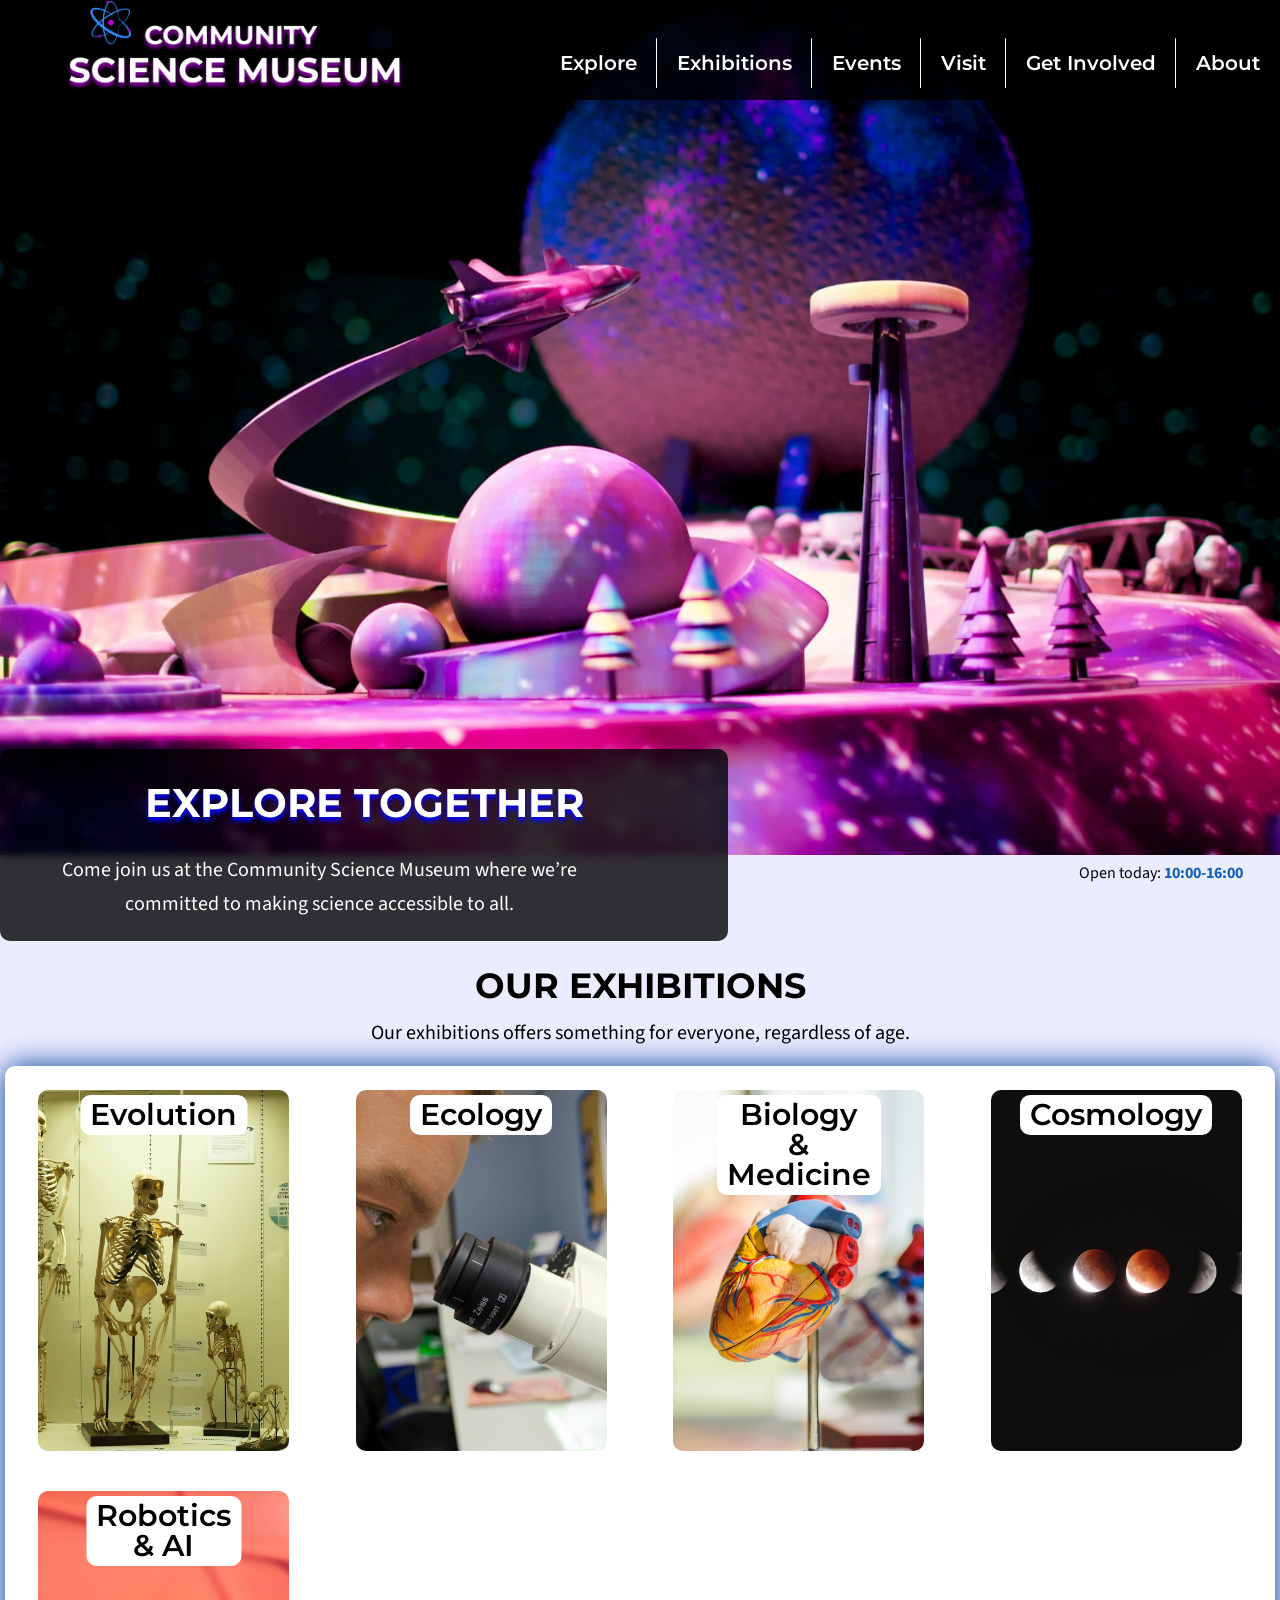
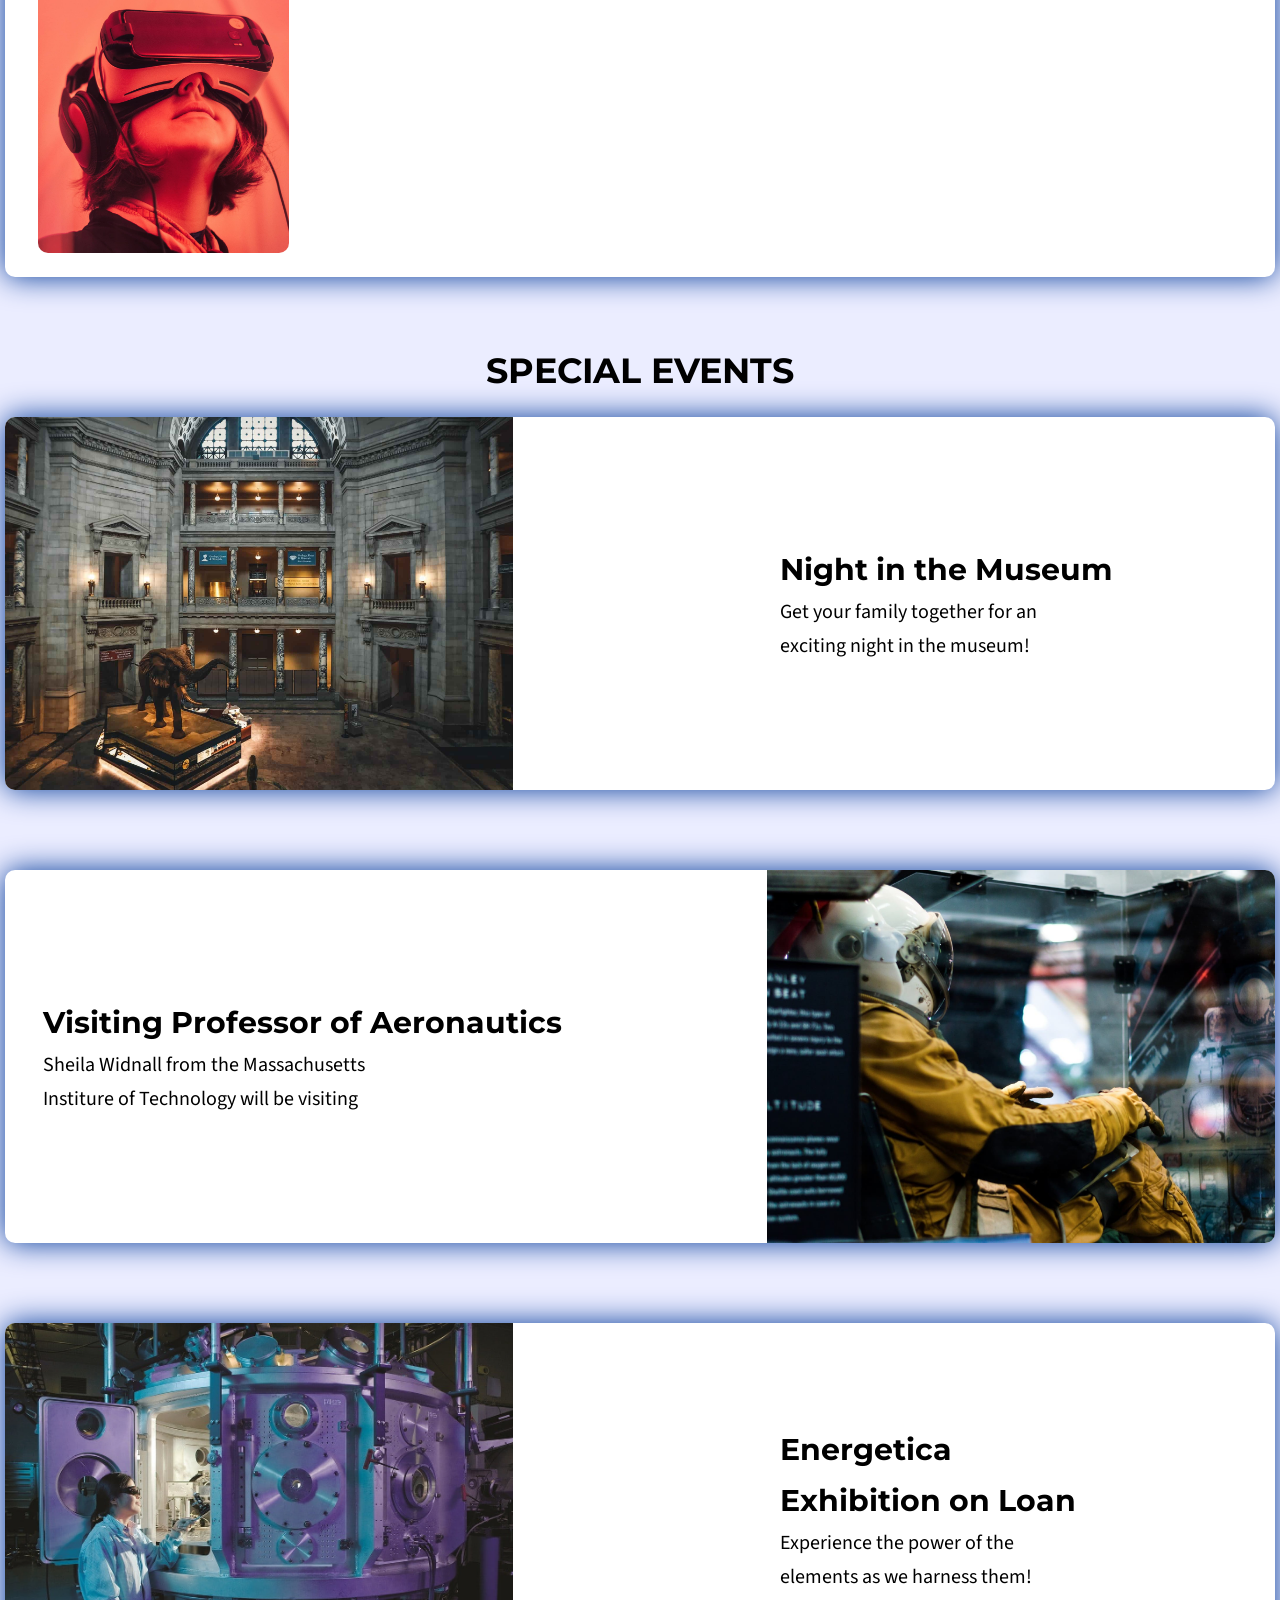
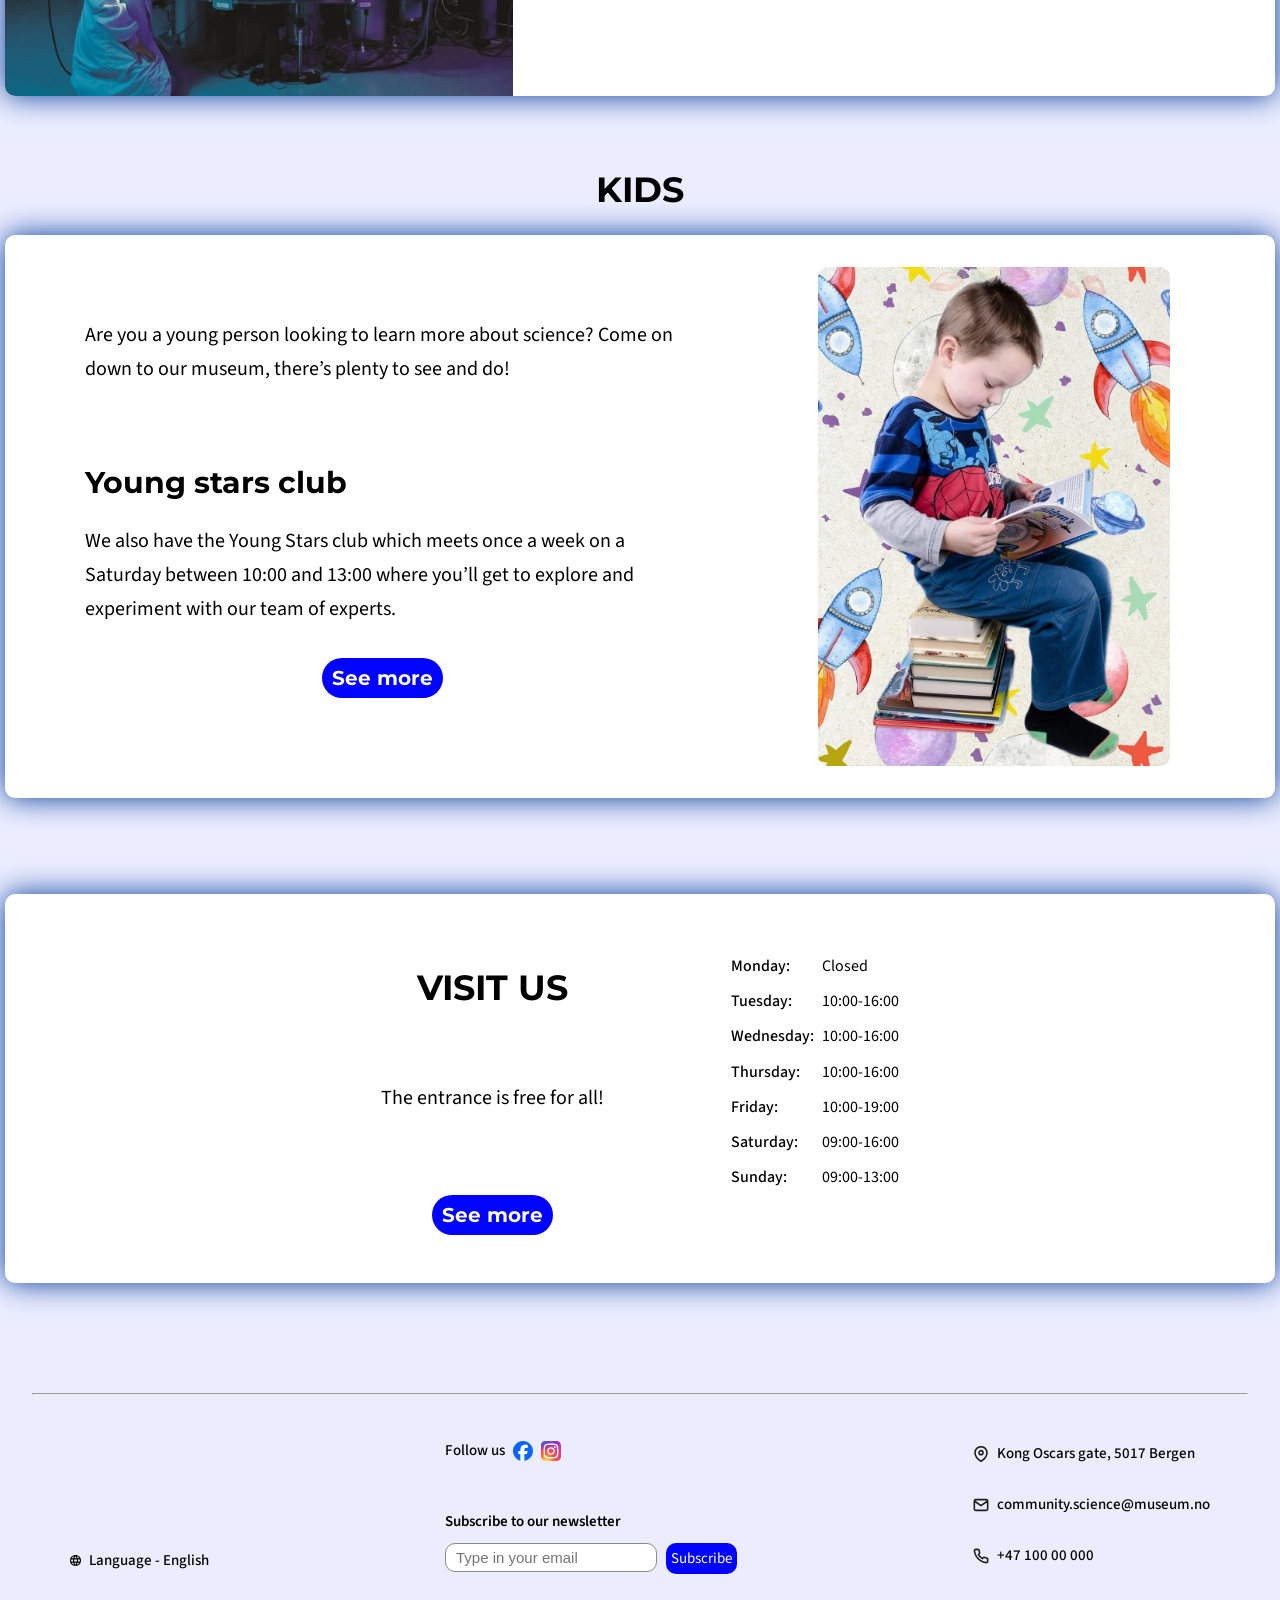
==== commit 1e26dab8: "debugging and cleaning up CSS" ====
--- a/index.html
+++ b/index.html
@@ -9,6 +9,7 @@
   <link href="https://fonts.googleapis.com/css2?family=Montserrat:ital,wght@0,100..900;1,100..900&family=Source+Sans+3:ital,wght@0,200..900;1,200..900&display=swap" rel="stylesheet">
   <link rel="stylesheet" href="styles/global.css">
   <link rel="stylesheet" href="styles/home.css">
+  <link rel="stylesheet" href="styles/cards.css">
   <link rel="icon" href="assets/favicon_io/favicon.ico">
   <link rel="icon" type="image/png" sizes="16x16" href="assets/favicon_io/favicon-16x16.png">
   <link rel="icon" type="image/png" sizes="32x32" href="assets/favicon_io/favicon-32x32.png">
@@ -163,7 +164,7 @@
 
         <article class="visit-section">
           <header>
-              <h3>VISIT US</h3>
+              <h2>VISIT US</h2>
               <p>The entrance is free for all!</p>
               <a class="button" href="visit.html">See more</a>
           </header>
--- a/styles/global.css
+++ b/styles/global.css
@@ -33,13 +33,13 @@
   font-family: var(--headings);
 }
 h1{
-  font-size: clamp(25px, 7.633vw, 40px);
+  font-size: clamp(30px, 7.633vw, 40px);
   text-align: center;
   text-wrap: balance;
   margin: 3rem auto 4rem auto;
 }
 h2{
-  font-size: clamp(20px, 5.04vw, 30px);
+  font-size: clamp(25px, 5.04vw, 30px);
 }
 p{
   font-size: 20px;
--- a/styles/home.css
+++ b/styles/home.css
@@ -24,9 +24,15 @@
   backdrop-filter: blur(4px);
   border-radius: 10px;
 }
-.hero h1 {
+h1 {
   text-shadow: 0 4px 4px rgba(0, 4, 255, 1);
   margin: 0 0 1rem 0;
+}
+h2{
+font-size: clamp(20px, 7.633vw, 35px);
+}
+h3{
+  font-size: clamp(20px, 6.35vw, 30px);
 }
 .hero p{
   max-width: 609px;
@@ -41,10 +47,7 @@
 .event-section a,
 .kids-section,
 .visit-section{
-  background: white;
-  border-radius: 10px;
-  margin: 1rem 5px 0 5px;
-  box-shadow: var(--container-shadow);
+  margin-top: 1rem;
 }
 
 /* Exhibitions */
@@ -52,10 +55,6 @@
   position: relative;
   text-align: center;
   text-wrap: balance;
-}
-
-.wrapper-home h2{
-font-size: clamp(20px, 7.633vw, 40px);
 }
 
 .exhibitions-section{
@@ -95,9 +94,7 @@
 }
 
 .card h3{
-  font-family: var(--headings);
   font-weight: 600;
-  font-size: clamp(16px, 4.07vw, 25px);
   padding: 5px 10px;
   border-radius: 10px;
   position: absolute;
@@ -136,9 +133,6 @@
   object-fit: cover;
   transition: transform 0.3s ease;
 }
-.event-card h3 {
-  font-size: clamp(25px, 6.4vw, 30px);
-}
 .event-card div {
   width: 90%;
   margin: 0 auto;
@@ -156,9 +150,10 @@
 .kids-section {
   display: grid;
   grid-template-columns: 1fr;
-  gap: 1rem;
+  gap: 2rem;
   justify-items: center;
   margin-bottom: 6rem;
+  padding: 2rem 0;
 }
 
 .text:first-of-type {
@@ -168,6 +163,7 @@
 
 .images {
   width: clamp(190px, 48.35vw, 352px);
+  aspect-ratio: 190 / 269;
   height: auto;
   border-radius: 10px;
   order: 2;
@@ -182,7 +178,7 @@
   position: relative;
   display: flex;
   flex-direction: column;
-  gap: 2rem;
+  gap: 1rem;
 }
 
 .button {
@@ -194,7 +190,7 @@
   font-weight: 700;
   padding: 10px;
   position: relative;
-  margin: auto;
+  margin: 1rem auto;
   text-align: center;
   line-height: 1;
   transition: background-color 0.3s ease;
@@ -206,8 +202,8 @@
 }
 
 .visit-section{
-  display: flex;
-  flex-direction: column;
+  display: grid;
+  grid-template-columns: 1fr;
   gap: 4rem;
 }
 .visit-section header{
@@ -215,8 +211,7 @@
   display: flex;
   flex-direction: column;
 }
-.visit-section h3 {
-  font-size: 30px;
+.visit-section h2 {
   padding-top: 2rem;
 }
 .visit-section dl {
@@ -273,6 +268,15 @@
     grid-column: 2;
     grid-row: 1 / 3;
   }
+
+  /* Visit */
+  .visit-section{
+    grid-template-columns: auto auto;
+    justify-content: center;
+    align-items: center;
+    gap: 10%;
+    padding: 2rem 0 2rem 0;
+  }
 }
 /* Hero */
 @media (min-width: 800px){
--- a/styles/cards.css
+++ b/styles/cards.css
@@ -0,0 +1,16 @@
+/* Content section boxes */
+.container,
+.events-card,
+.kids-section,
+.teachers-section,
+.researchers-section,
+.exhibitions-section,
+.event-section a,
+.visit-section {
+  background: white;
+  border-radius: 10px;
+  margin-left: 5px;
+  margin-right: 5px;
+  box-shadow: var(--container-shadow);
+}
+
